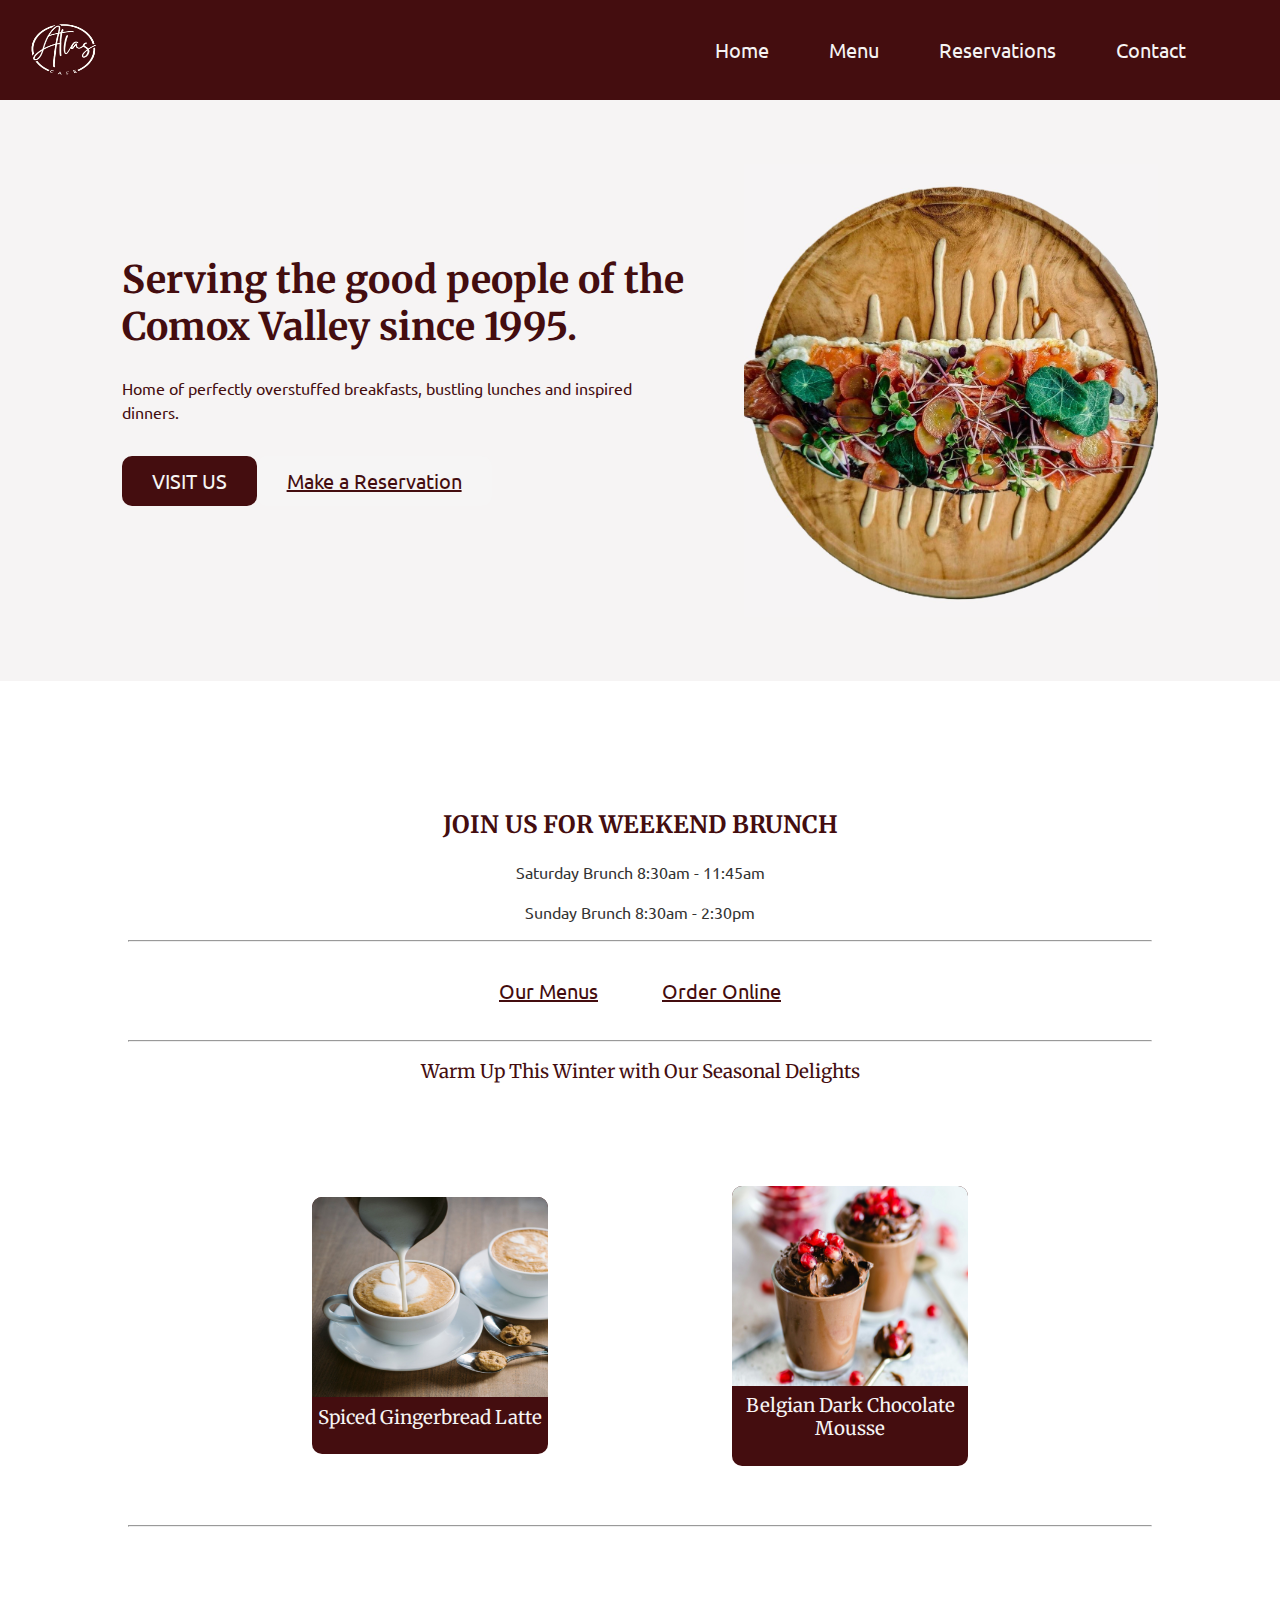
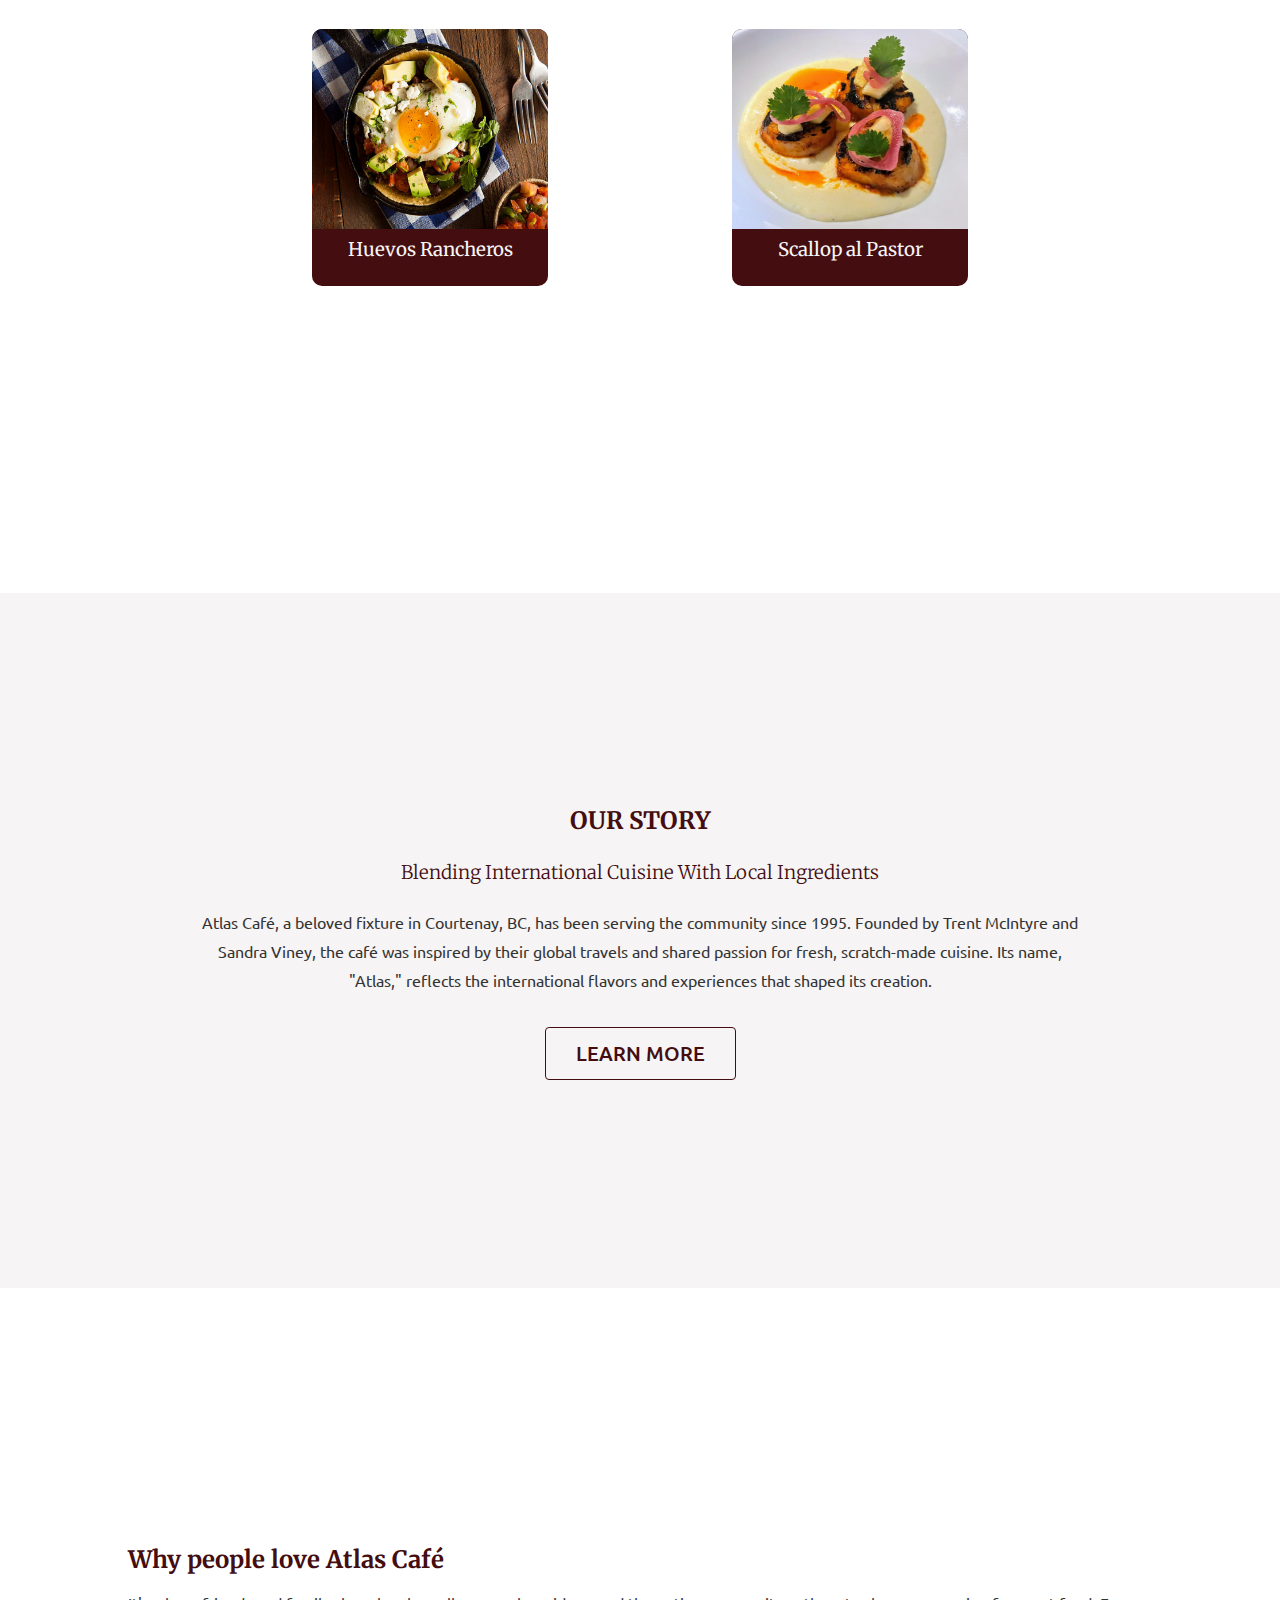
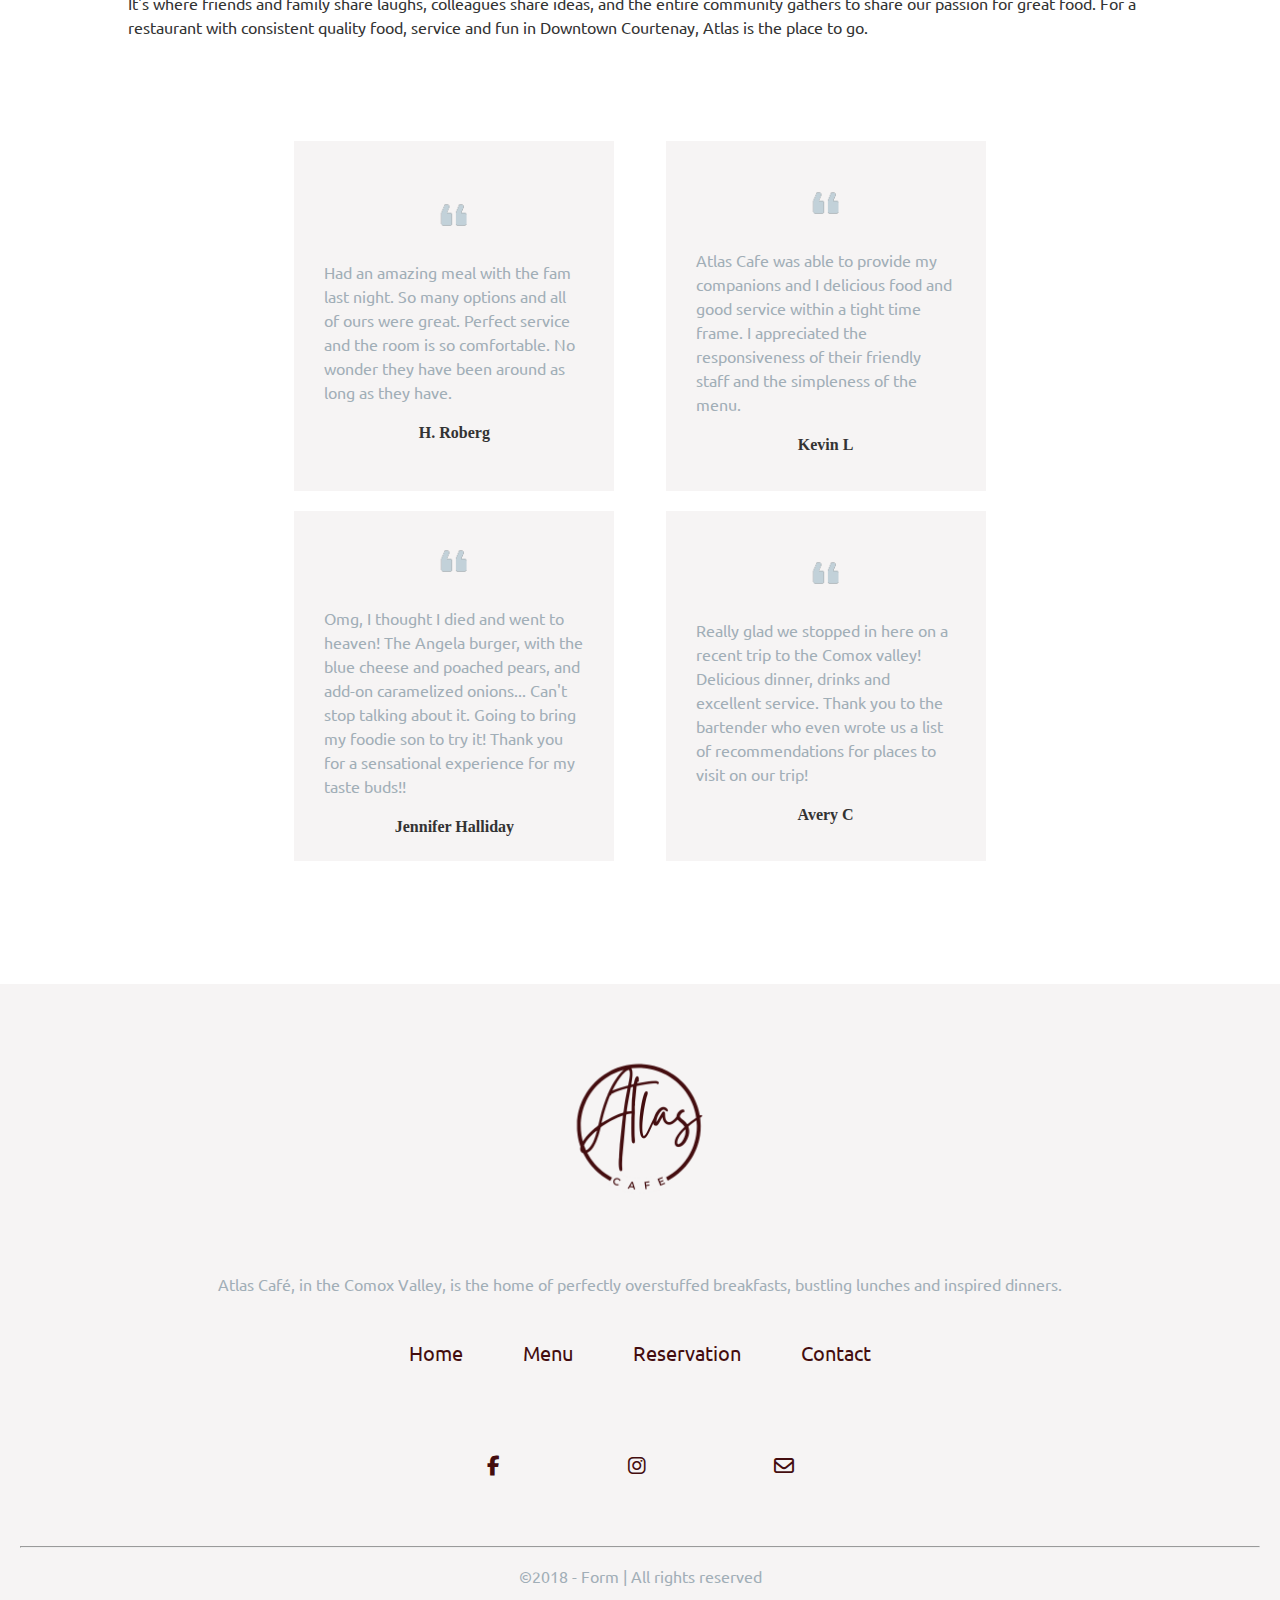
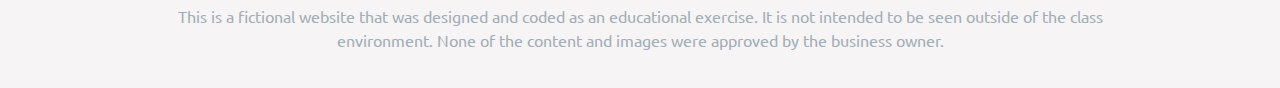
==== index.html @ a1b08824 "Style hero section using flex" ====
<!DOCTYPE html>
<html lang="en">
  <head>
    <meta charset="UTF-8" />
    <meta name="viewport" content="width=device-width, initial-scale=1.0" />
    <title>Project</title>
    <link rel="stylesheet" href="style.css" />
    <link rel="preconnect" href="https://fonts.googleapis.com" />
    <link rel="preconnect" href="https://fonts.gstatic.com" crossorigin />
    <link
      href="https://fonts.googleapis.com/css2?family=Merriweather:ital,wght@0,300;0,400;0,700;0,900;1,300;1,400;1,700;1,900&family=Ubuntu:ital,wght@0,300;0,400;0,500;0,700;1,300;1,400;1,500;1,700&display=swap"
      rel="stylesheet"
    />
    <link
      href="https://cdnjs.cloudflare.com/ajax/libs/font-awesome/6.5.1/css/all.min.css"
      rel="stylesheet"
    />
  </head>
  <body>
    <header>
      <img class="logo" src="images/logo.png" alt="logo" />
      <nav class="navbar">
        <a class="toggle" onclick="showNav()"
          ><i class="fa fa-bars" aria-hidden="true"></i
        ></a>
        <ul class="nav-items" id="nav-items">
          <li><a href="index.html">Home</a></li>
          <li><a href="menu.html">Menu</a></li>
          <li><a href="reservation.html">Reservations</a></li>
          <li><a href="contact.html">Contact</a></li>
        </ul>
      </nav>
    </header>
    <main>
      <section class="hero">
        <div class="content">
          <div>
          <h1>Serving the good people of the Comox Valley since 1995.</h1>
          <p>
            Home of perfectly overstuffed breakfasts, bustling lunches and
            inspired dinners.
          </p>
          <div class="hero-buttons">
            <a class="button" href="#">Visit Us</a>
            <a href="#">Make a Reservation</a>
          </div>
          </div>
          <img src="images/Hero_1.JPG" alt="Atlas cafe">
        </div>
      </section>
      <section class="feature">
        <h2>JOIN US FOR WEEKEND BRUNCH</h2>
        <p>Saturday Brunch 8:30am - 11:45am</p>
        <p>Sunday Brunch 8:30am - 2:30pm</p>
        <hr />
        <a href="#">Our Menus</a>
        <a href="#">Order Online</a>
        <hr />
        <h3>Warm Up This Winter with Our Seasonal Delights</h3>
        <div class="feature-food">
          <div class="feature-card">
            <img src="images/feature_1.1.png" alt="feature-1" />
            <h3>Spiced Gingerbread Latte</h3>
           
          </div>
          <div class="feature-card">
            <img src="images/feature_3.jpg" alt="feature-2" />
            <h3>Belgian Dark Chocolate Mousse</h3>
          </div>
        </div>
        <hr />
        <div class="feature-food">
          <div class="feature-card">
            <img src="images/feature_1.png" alt="feature-1" />
            <h3>Huevos Rancheros</h3>
          </div>
          <div class="feature-card">
            <img src="images/feature_2.jpg" alt="feature-2" />
            <h3>Scallop al Pastor</h3>
          </div>
        </div>
      </section>
      <section class="home-about">
        <h2>OUR STORY</h2>
        <h3>Blending international cuisine with local ingredients</h3>
        <p>
          Atlas Café, a beloved fixture in Courtenay, BC, has been serving the
          community since 1995. Founded by Trent McIntyre and Sandra Viney, the
          café was inspired by their global travels and shared passion for
          fresh, scratch-made cuisine. Its name, "Atlas," reflects the
          international flavors and experiences that shaped its creation.
        </p>
        <a class="button" href="#">Learn More</a>
      </section>
      <section class="testimonials">
        <div>
          <h2>Why people love Atlas Café</h2>
          <p>
            It's where friends and family share laughs, colleagues share ideas,
            and the entire community gathers to share our passion for great
            food. For a restaurant with consistent quality food, service and fun
            in Downtown Courtenay, Atlas is the place to go.
          </p>
        </div>
        <div class="testimonial-cards">
          <div class="testimonial-card">
            <img src="images/Quote.png" alt="Quote" />
            <p>
              Had an amazing meal with the fam last night. So many options and
              all of ours were great. Perfect service and the room is so
              comfortable. No wonder they have been around as long as they have.
            </p>
            <strong>H. Roberg</strong>
          </div>
          <div class="testimonial-card">
            <img src="images/Quote.png" alt="Quote" />
            <p>
              Atlas Cafe was able to provide my companions and I delicious food
              and good service within a tight time frame. I appreciated the
              responsiveness of their friendly staff and the simpleness of the
              menu.
            </p>
            <strong>Kevin L</strong>
          </div>
          <div class="testimonial-card">
            <img src="images/Quote.png" alt="Quote" />
            <p>
              Omg, I thought I died and went to heaven! The Angela burger, with
              the blue cheese and poached pears, and add-on caramelized
              onions... Can't stop talking about it. Going to bring my foodie
              son to try it! Thank you for a sensational experience for my taste
              buds!!
            </p>
            <strong>Jennifer Halliday</strong>
          </div>
          <div class="testimonial-card">
            <img src="images/Quote.png" alt="Quote" />
            <p>
              Really glad we stopped in here on a recent trip to the Comox
              valley! Delicious dinner, drinks and excellent service. Thank you
              to the bartender who even wrote us a list of recommendations for
              places to visit on our trip!
            </p>
            <strong>Avery C</strong>
          </div>
        </div>
      </section>
    </main>
    <footer>
      <img src="images/footer_logo.png" alt="footer logo">
      <p>Atlas Café, in the Comox Valley, is the home of perfectly overstuffed breakfasts, bustling lunches and inspired dinners.</p>
      <nav class="footer-nav">
        <a href="index.html">Home</a>
        <a href="menu.html">Menu</a>
        <a href="reservation.html">Reservation</a>
        <a href="contact.html">Contact</a>
      </nav>
      <i class="fa-brands fa-facebook-f"></i>
      <i class="fa-brands fa-instagram"></i>
      <i class="fa-regular fa-envelope"></i>
      <hr />
      <p class="footer-text">©2018 - Form | All rights reserved</p>
      <p>This is a fictional website that was designed and coded as an educational exercise. It is not intended to be seen outside of the class environment. None of the content and images were approved by the business owner.</p>
    </footer>
    <script>
      function showNav() {
        var element = document.getElementById("nav-items");
        element.classList.toggle("show-items");
      }
    </script>
  </body>
</html>
---- style.css ----
* {
  box-sizing: border-box;
}
html {
  font-size: 62.5%;
}
body{
    margin:0;
    padding: 0;
    font-size: 1.4rem;
    font-weight: 400;
}

h1, h2, h3, h4, h5, h6{
    color: #440D0F;
    font-family: "Merriweather", serif;
}
h1{
  font-size: 3.8rem;
  font-weight: 700;
}
p{
    color:#333333;
    font-family: "Ubuntu", sans-serif;
    line-height: 1.5;
}
a{
  color: #440D0F;
  display: block;
  margin: 16px 0;
  padding: 12px 30px;
  font-family: "Ubuntu", sans-serif;
}
a.button {
    color: #f6f4f4;
    text-transform: uppercase;
    background-color: #440D0F;
    border-radius: 4px;
    display: inline-block;
    text-decoration: none;
    font-size: 1.5rem;
    margin: 16px 0;
  }
  /*-------- MEDIUM DEVICES (vertical ipads, 768px and up) ---------*/
@media only screen and (min-width: 768px) {
  body{
    font-size: 1.6rem;
  }
  a, a.button{
    font-size: 2rem;
  }
}
/*-------- UTILITY ---------*/
/* these CSS properties have been sepearated into individual style rules so that you can apply them to multiple blocks of content */

.content-width {
  width: 334px;
  margin: auto;
}
/*-------- MEDIUM DEVICES (vertical ipads, 768px and up) ---------*/
@media only screen and (min-width: 768px) {
  .content-width {
    width: 690px;
  }
}
/*-------- LARGE DEVICES (desktops, 1200px and up) ---------*/
@media only screen and (min-width: 1200px) {
  a {
    display: inline-block;
  }
  .content-width {
    width: 1130px;
  }
}
/*-------- HEADER ---------*/
header {
  display: flex;
  justify-content: space-between;
  align-items: flex-start;
  background-color: #440D0F;
}
header .logo {
  width: 20%;
  height: auto;
}
header nav ul {
  list-style-type: none;
  display: none;
  margin: 0;
  padding: 0;
}
header nav ul li a{
  text-decoration: none;
  color:#f6f4f4;
}
.navbar {
  text-align: right;
  margin-right: 5%;
}
.toggle i {
  font-size: 2rem;
  color: #f6f4f4;
}
.show-items {
  display: flex;
  flex-direction: column;
  align-items: flex-end;
}
/*-------- MEDIUM DEVICES (vertical ipads, 768px and up) ---------*/
@media only screen and (min-width: 768px) {
  header .logo{
    width:15%;
    height: auto;
  }
  .toggle i {
    font-size: 2.5rem;
    margin-top: 30px;
  }
}
/*-------- LARGE DEVICES (desktops, 1200px and up) ---------*/
@media only screen and (min-width: 1200px) {
  header {
    align-items: center;
    height:10rem;
  }
  header .logo{
    height:10rem;
    width:10%;
  }
  .navbar {
    padding-top: 0;
  }

  .navbar .toggle {
    display: none;
  }

  #nav-items {
    display: flex;
    flex-direction: row;
  }
}
/*----------------------------Hero------------------------*/
.hero {
    background-color: #f6f4f4;
    padding:5%;
}
.hero h1{
  text-align:center;
}
.hero img{
  width:100%;
}
.hero p{
    color:#440D0F;
}
.hero a{
  background-color: #f6f4f4d7;
  border-radius: 10px;
}
.hero .button{
  background-color: #440D0F;
}
.hero-buttons{
    display: flex;
    justify-content: space-around;
    margin-bottom: 5%;
}
/*-------- MEDIUM DEVICES (vertical ipads, 768px and up) ---------*/
@media only screen and (min-width: 768px) {
 .hero-buttons{
  justify-content: flex-start;
 }
.hero .content{
    display:flex;
    flex-direction: row;
    justify-content:center;
    align-items: center;
    gap:5%;
    margin:5%;
}
.hero .content img{
  width:40%;
}
}
/*-------- LARGE DEVICES (desktops, 1200px and up) ---------*/
@media only screen and (min-width: 1200px) {
 .hero .content{
  margin: 0 5%;
 }
 .hero h1{
  text-align: left;
 }
}
/*--------------------FEATURES------------------*/
.feature{
  text-align: center;
  margin:10%;
}
.feature h3{
  font-weight: normal;
}
.feature-food{
  display:flex;
  flex-direction: column;
  justify-content: space-evenly;
  align-items: center;
  margin-top: 5%;
}
.feature-card {
  width: 236px;
  background-color: #440D0F;
  padding-bottom: 2%;
  border-radius: 10px;
  margin: 5% 0;
}
.feature-card img{
  width:100%;
  height:20rem;
  border-top-left-radius:10px;
  border-top-right-radius: 10px ;
}
.feature-card h3{
  color:#f6f4f4;
  margin:2%;
}
.feature-card p{
  color: #f6f4f4;
  margin:2%;
}
/*-------- MEDIUM DEVICES (vertical ipads, 768px and up) ---------*/
@media only screen and (min-width: 768px) {
  .feature-food{
    flex-direction: row;
  }
  .feature{
    margin-bottom: 0;
  }
}
.home-about{
  background-color: #f6f4f4;
  padding: 15%;
  text-align: center;
  margin: 20% 0;
}
.home-about h3{
   font-weight: 300;
   text-transform: capitalize;
   line-height: 1.8;
}
.home-about p{
  line-height: 1.8;
}
.home-about .button{
  background-color: #f6f4f4;
  color:#440D0F;
  border: 1px solid #440D0F;
  font-weight: 500;
}
/*----------------TESTIMONIALS-----------------*/
.testimonials {
  text-align: center;
  margin: 60px 40px;
}
.testimonials h2 {
  margin: 40px;
}
.testimonial-cards {
  display: flex;
  flex-direction: column;
  justify-content: center;
  align-items: center;
  margin:20%;
}
.testimonial-card {
  background-color: #f6f4f4;
  width: 320px;
  height: 350px;
  margin-bottom: 20px;
  display: flex;
  flex-direction: column;
  justify-content: center;
  align-items: center;
}

.testimonial-card img {
  height: 50px;
  width: 50px;
}
.testimonial-card p {
  color: #a1aeb7;
  margin: 20px 30px;
}
.testimonial-card strong {
  margin-bottom: 0;
  color:#333333;
}
/*-------- MEDIUM DEVICES (vertical ipads, 768px and up) ---------*/
@media only screen and (min-width: 768px) {
  .testimonials {
    text-align: left;
    margin-left: 10%;
    margin-right: 10%;
  }
  .testimonials h2 {
    margin: 0;
  }
  .testimonial-cards {
    flex-direction: row;
    flex-wrap: wrap;
    gap: 5%;
    margin:10% 0;
  }
}
/*-------- FOOTER ---------*/
footer {
  text-align: center;
  padding: 20px;
  background-color: #f6f4f4;
}
footer img{
  width:40%;
}
.footer-nav a {
  text-decoration: none;
}
footer p{
  color:#a1aeb7;
}
footer i{
  color:#440D0F;
  margin:5%;
  font-size: 1.5rem;
}
/*-------- MEDIUM DEVICES (vertical ipads, 768px and up) ---------*/
@media only screen and (min-width: 768px) {
  .footer-nav{
    display: flex;
    justify-content: center;
  }
  footer p{
    margin-left: 10%;
    margin-right: 10%;
  }
  footer img{
    width:20%;
  }
  footer i{
    font-size: 2rem;
  }
}
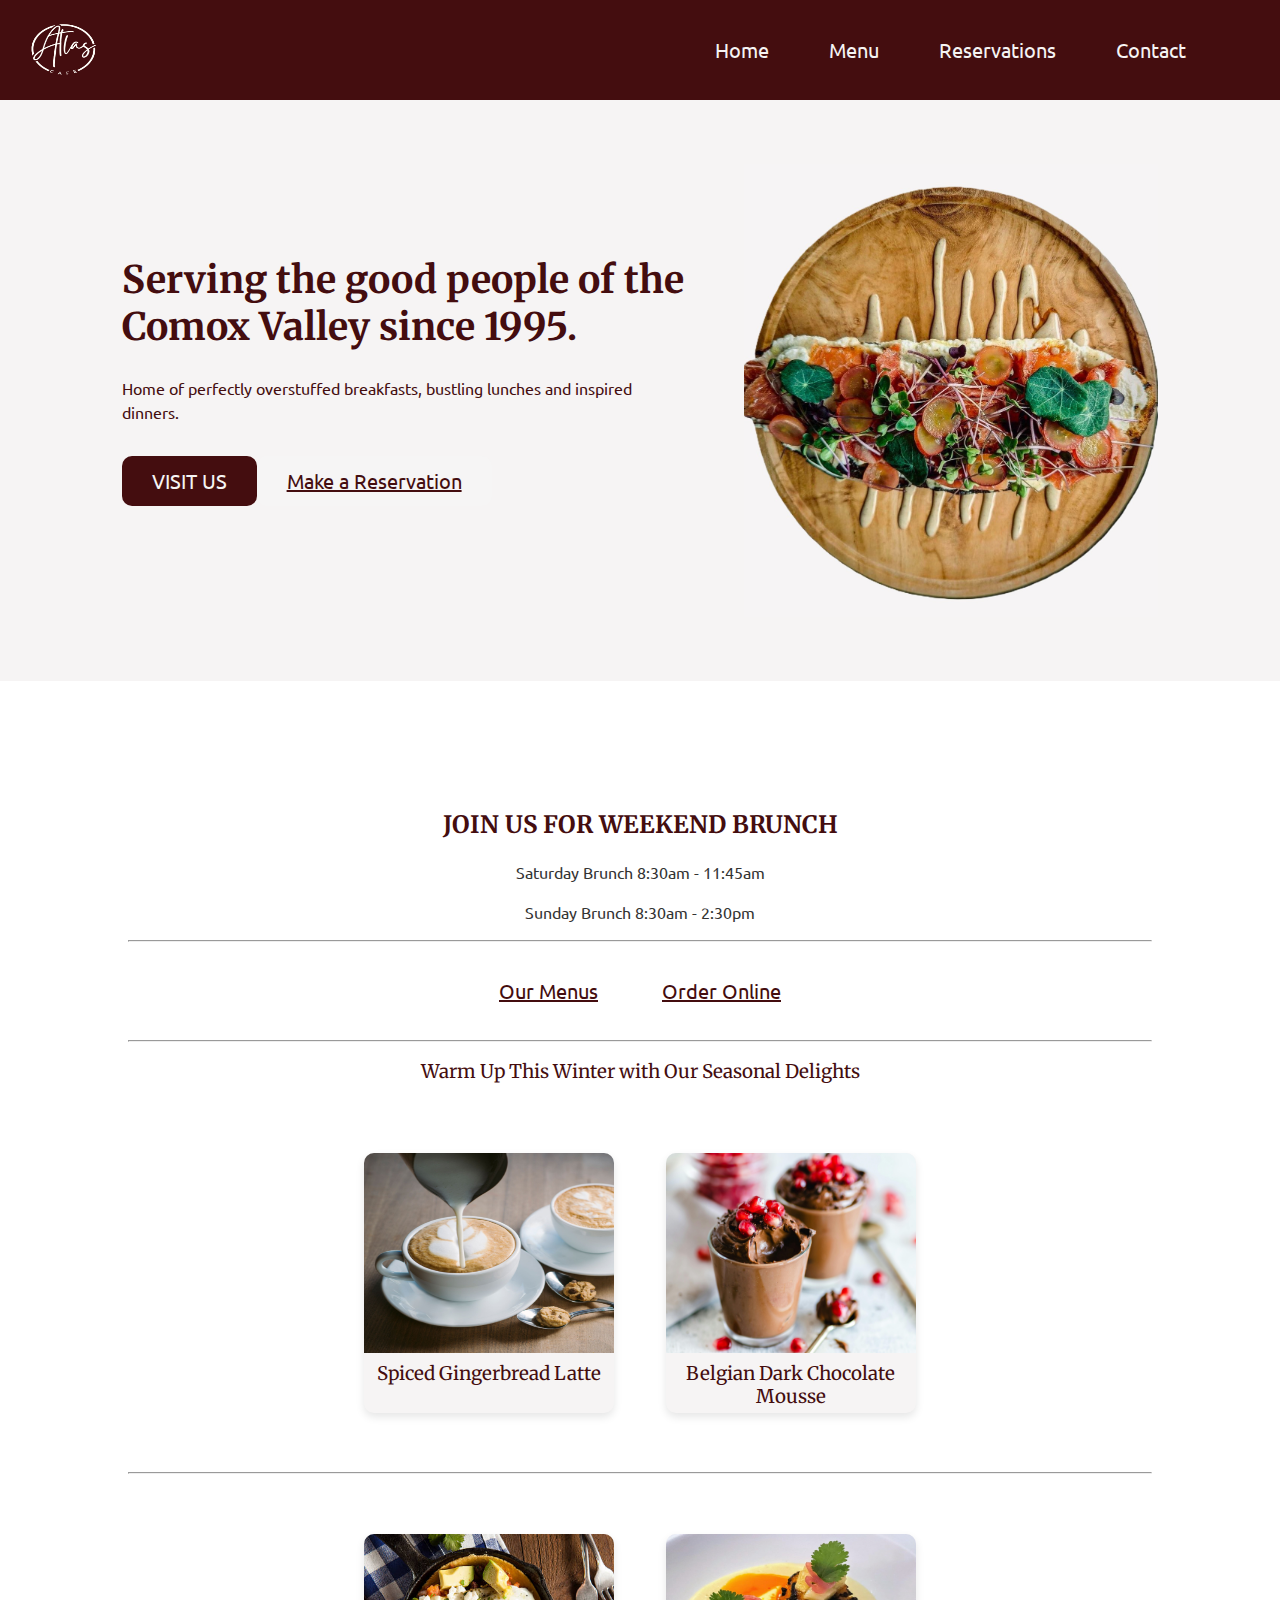
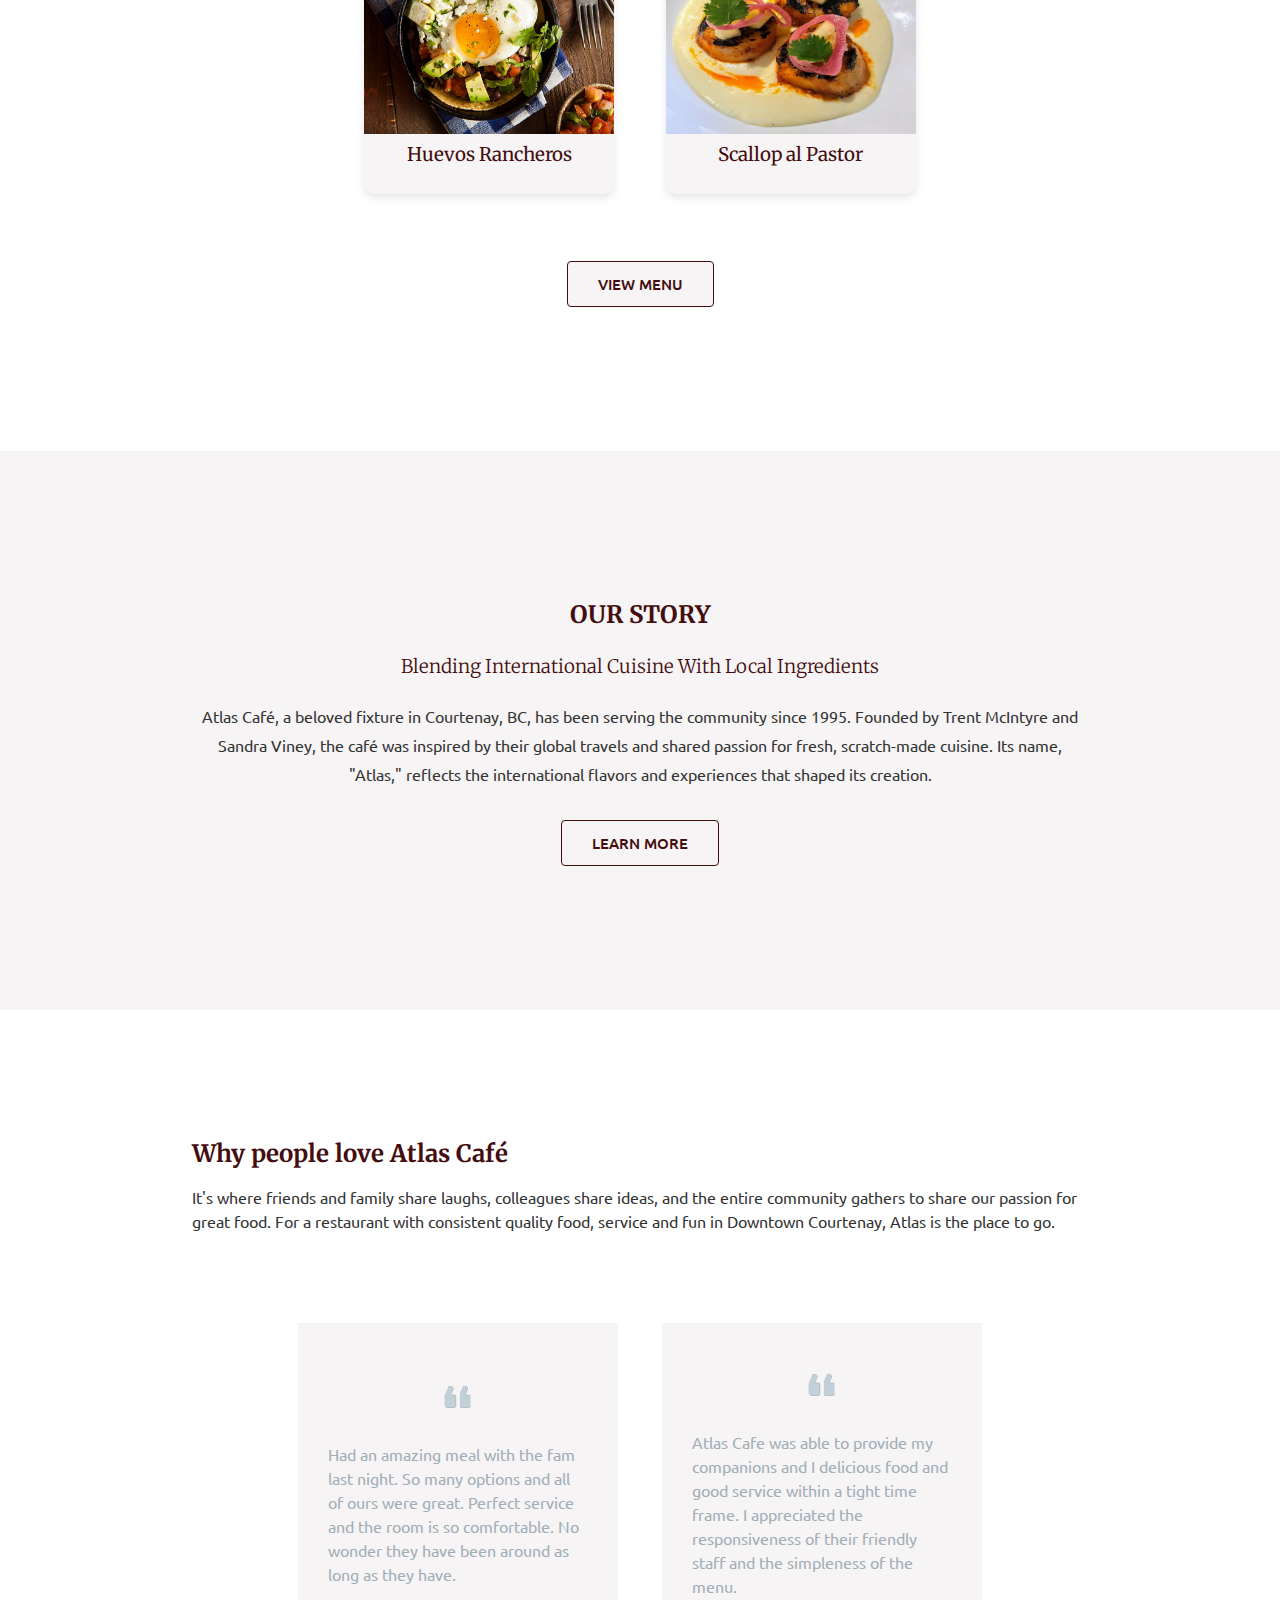
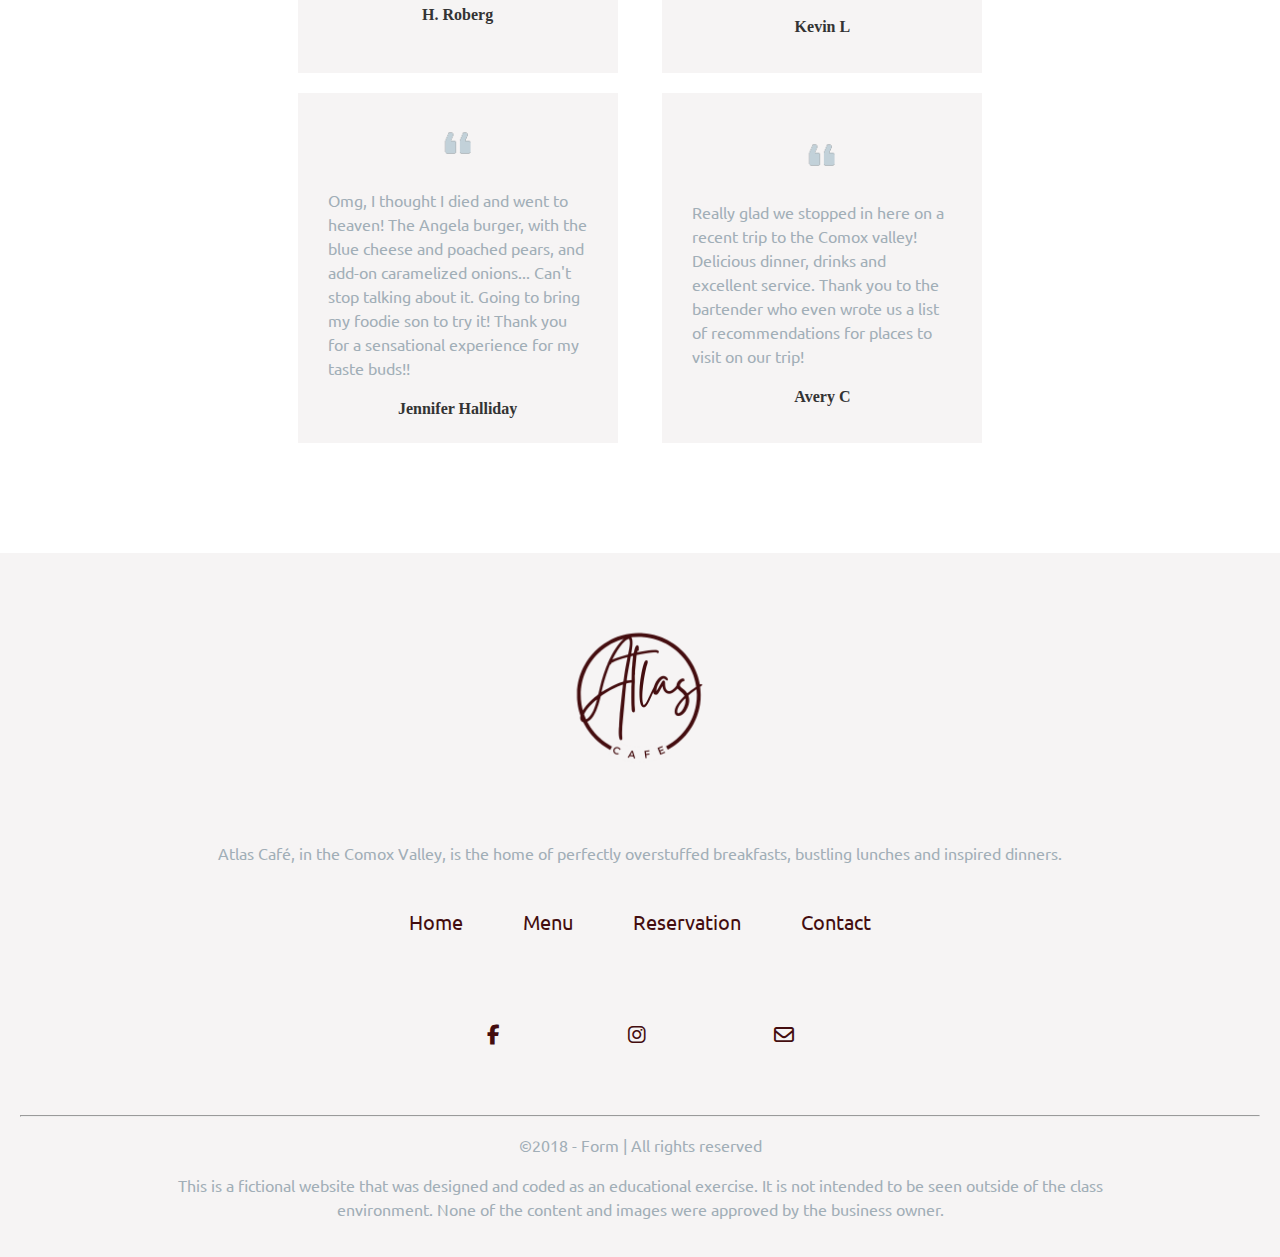
==== commit e021dafd: "Style a secondary button" ====
--- a/index.html
+++ b/index.html
@@ -79,6 +79,7 @@
             <h3>Scallop al Pastor</h3>
           </div>
         </div>
+        <a class="button-sec" href="#">View Menu</a>
       </section>
       <section class="home-about">
         <h2>OUR STORY</h2>
@@ -90,7 +91,7 @@
           fresh, scratch-made cuisine. Its name, "Atlas," reflects the
           international flavors and experiences that shaped its creation.
         </p>
-        <a class="button" href="#">Learn More</a>
+        <a class="button-sec" href="#">Learn More</a>
       </section>
       <section class="testimonials">
         <div>
--- a/style.css
+++ b/style.css
@@ -41,6 +41,18 @@
     font-size: 1.5rem;
     margin: 16px 0;
   }
+a.button-sec{
+  background-color: #f6f4f4;
+  color:#440D0F;
+  border: 1px solid #440D0F;
+  font-weight: 500;
+  text-transform: uppercase;
+  border-radius: 4px;
+  text-decoration: none;
+  display: inline-block;
+  font-size: 1.5rem;
+  margin: 16px 0;
+}
   /*-------- MEDIUM DEVICES (vertical ipads, 768px and up) ---------*/
 @media only screen and (min-width: 768px) {
   body{
@@ -70,6 +82,7 @@
   }
   .content-width {
     width: 1130px;
+    margin: auto;
   }
 }
 /*-------- HEADER ---------*/
@@ -208,11 +221,13 @@
   margin-top: 5%;
 }
 .feature-card {
-  width: 236px;
-  background-color: #440D0F;
+  width: 25rem;
+  height:26rem;
+  background-color: #f6f4f4;
   padding-bottom: 2%;
   border-radius: 10px;
   margin: 5% 0;
+  box-shadow: 0 4px 8px rgba(0, 0, 0, 0.1);
 }
 .feature-card img{
   width:100%;
@@ -221,7 +236,7 @@
   border-top-right-radius: 10px ;
 }
 .feature-card h3{
-  color:#f6f4f4;
+  color:#440D0F;
   margin:2%;
 }
 .feature-card p{
@@ -232,11 +247,15 @@
 @media only screen and (min-width: 768px) {
   .feature-food{
     flex-direction: row;
+    justify-content: center;
+    gap:5%;
+    margin-top: 0;
   }
   .feature{
     margin-bottom: 0;
   }
 }
+/*-----------------------INDEX-about------------------------------*/
 .home-about{
   background-color: #f6f4f4;
   padding: 15%;
@@ -251,11 +270,12 @@
 .home-about p{
   line-height: 1.8;
 }
-.home-about .button{
-  background-color: #f6f4f4;
-  color:#440D0F;
-  border: 1px solid #440D0F;
-  font-weight: 500;
+/*-------- MEDIUM DEVICES (vertical ipads, 768px and up) ---------*/
+@media only screen and (min-width: 768px) {
+  .home-about{
+    margin: 10% 0;
+    padding: 10% 15%;
+  }
 }
 /*----------------TESTIMONIALS-----------------*/
 .testimonials {
@@ -299,8 +319,7 @@
 @media only screen and (min-width: 768px) {
   .testimonials {
     text-align: left;
-    margin-left: 10%;
-    margin-right: 10%;
+    margin: 0 15%;
   }
   .testimonials h2 {
     margin: 0;
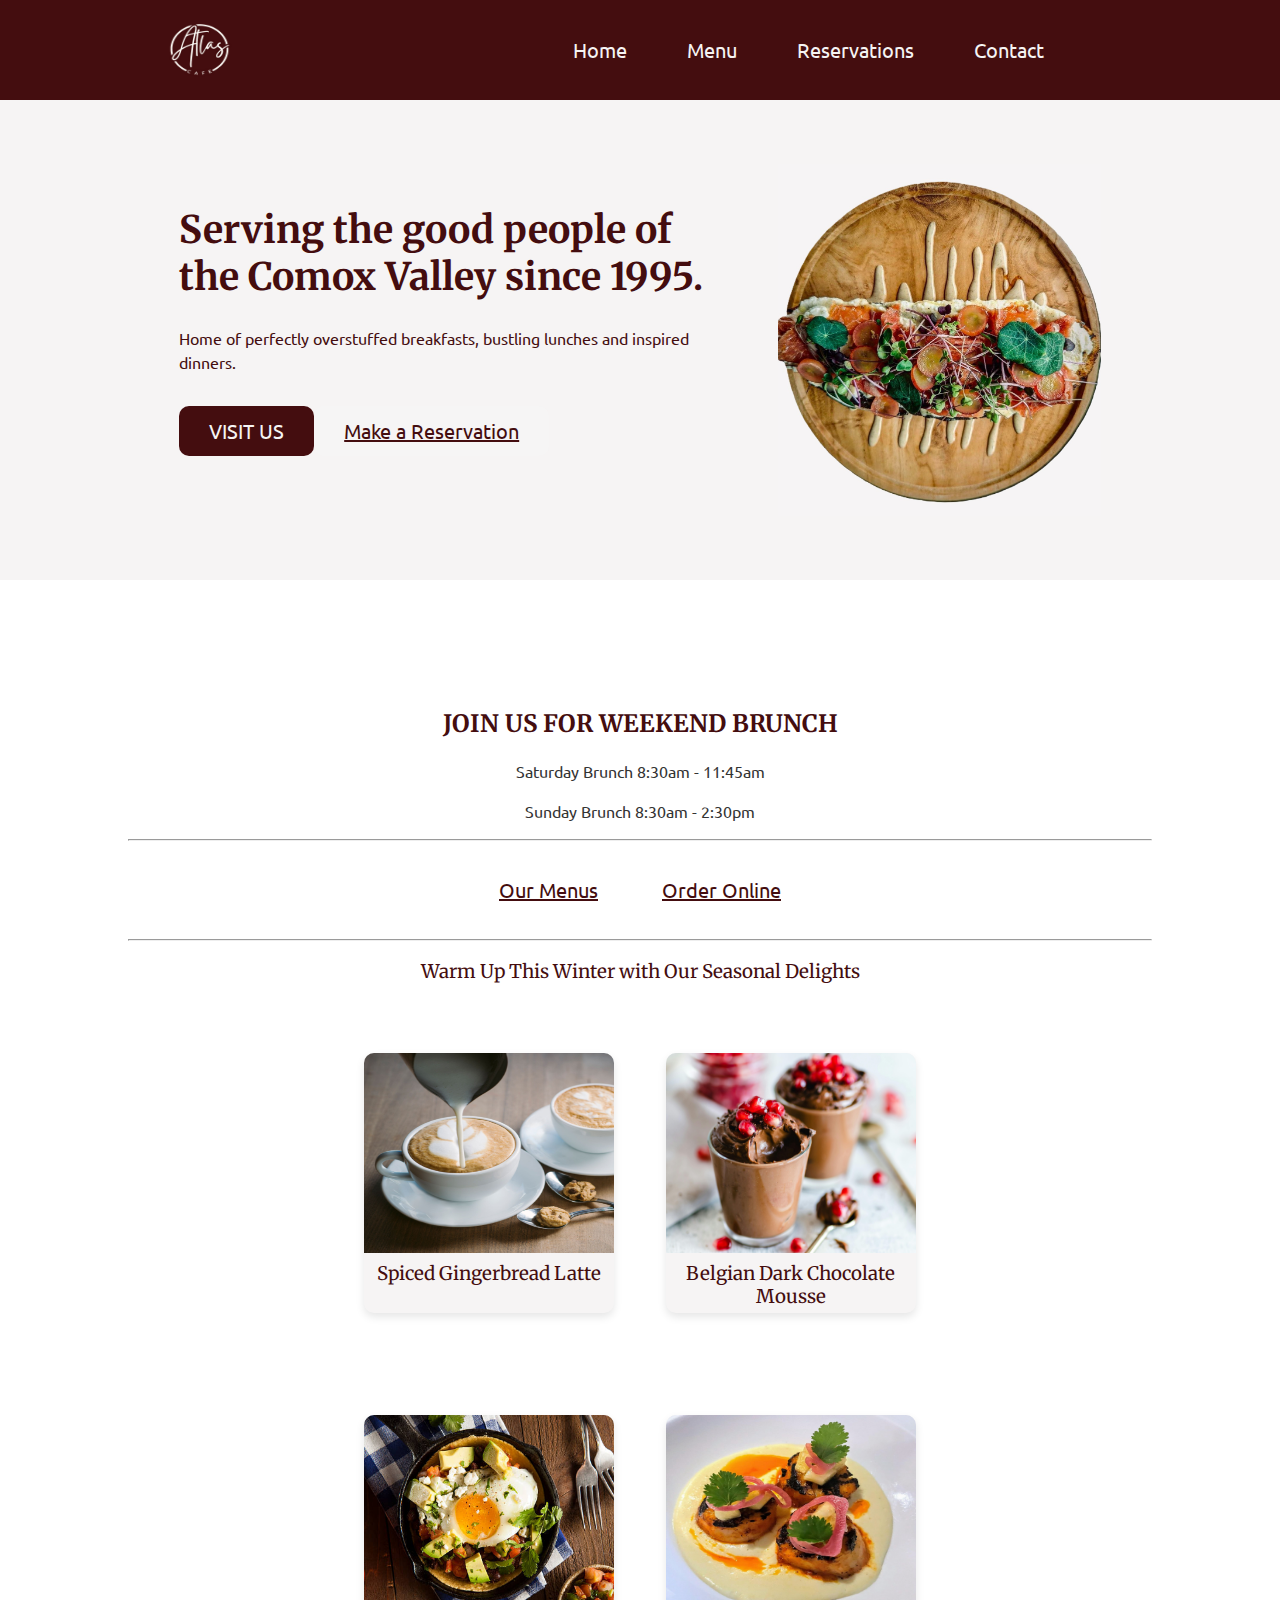
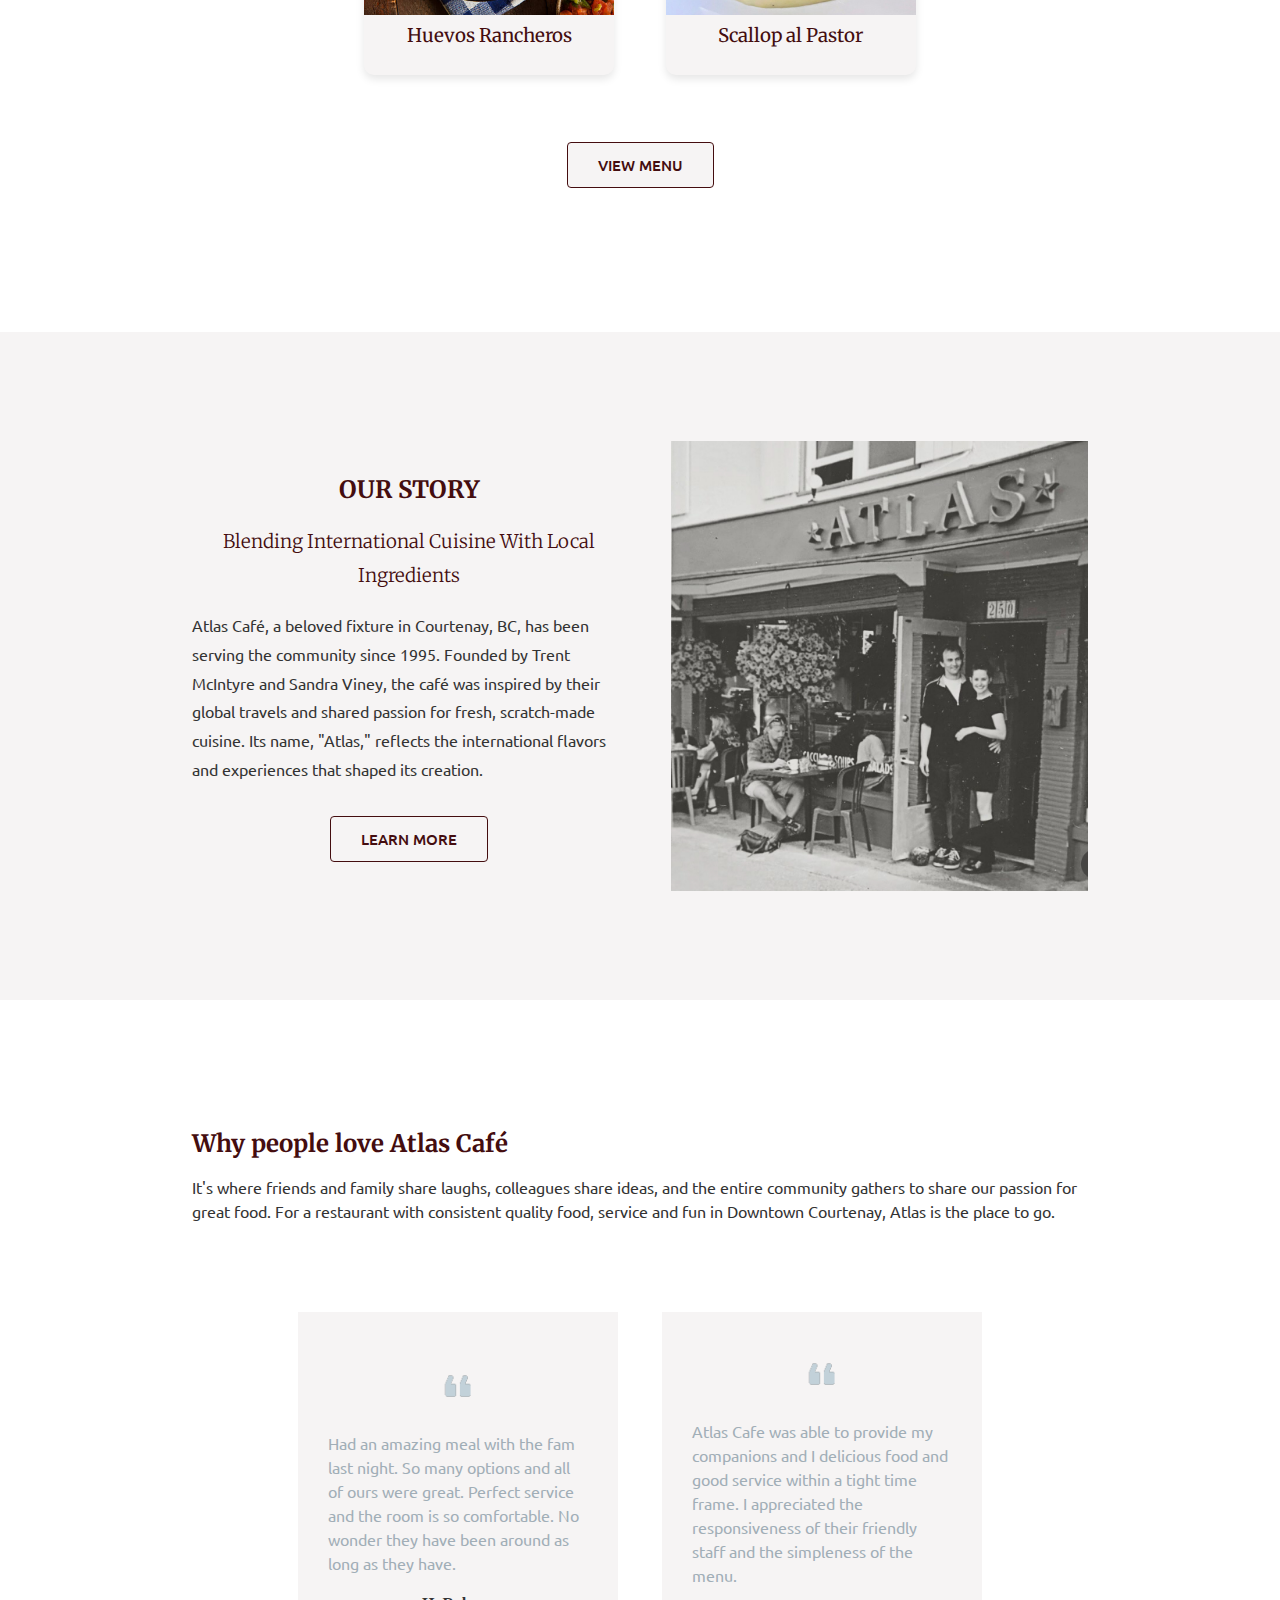
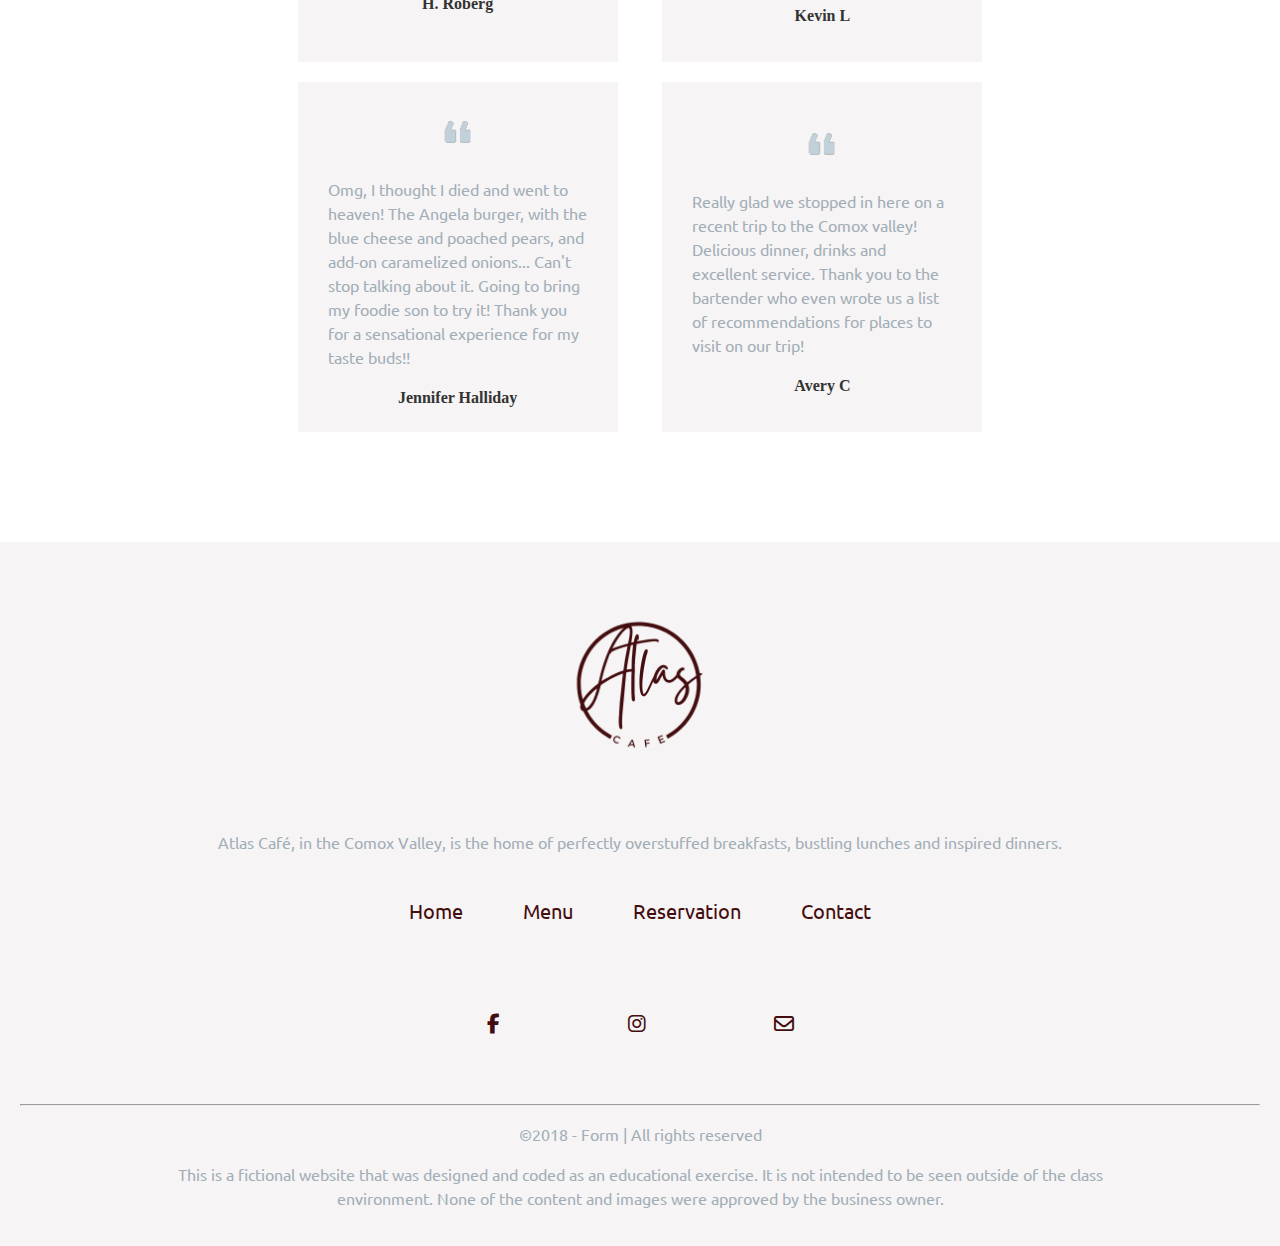
==== commit 1e862678: "Add image for about section in index.html" ====
--- a/index.html
+++ b/index.html
@@ -68,7 +68,6 @@
             <h3>Belgian Dark Chocolate Mousse</h3>
           </div>
         </div>
-        <hr />
         <div class="feature-food">
           <div class="feature-card">
             <img src="images/feature_1.png" alt="feature-1" />
@@ -82,6 +81,7 @@
         <a class="button-sec" href="#">View Menu</a>
       </section>
       <section class="home-about">
+        <div>
         <h2>OUR STORY</h2>
         <h3>Blending international cuisine with local ingredients</h3>
         <p>
@@ -92,6 +92,8 @@
           international flavors and experiences that shaped its creation.
         </p>
         <a class="button-sec" href="#">Learn More</a>
+        </div>
+        <img src="images/atlas-cafe-history.jpg" alt="old picture of atlas cafe">
       </section>
       <section class="testimonials">
         <div>
--- a/style.css
+++ b/style.css
@@ -135,10 +135,12 @@
   header {
     align-items: center;
     height:10rem;
+    justify-content: space-around;
+
   }
   header .logo{
     height:10rem;
-    width:10%;
+    width:9%;
   }
   .navbar {
     padding-top: 0;
@@ -193,13 +195,13 @@
     margin:5%;
 }
 .hero .content img{
-  width:40%;
+  width:35%;
 }
 }
 /*-------- LARGE DEVICES (desktops, 1200px and up) ---------*/
 @media only screen and (min-width: 1200px) {
  .hero .content{
-  margin: 0 5%;
+  margin: 0 10%;
  }
  .hero h1{
   text-align: left;
@@ -255,12 +257,16 @@
     margin-bottom: 0;
   }
 }
+/*-------- LARGE DEVICES (desktops, 1200px and up) ---------*/
+@media only screen and (min-width: 1200px) {
+  
+}
 /*-----------------------INDEX-about------------------------------*/
 .home-about{
   background-color: #f6f4f4;
-  padding: 15%;
   text-align: center;
   margin: 20% 0;
+  padding: 10%;
 }
 .home-about h3{
    font-weight: 300;
@@ -270,11 +276,32 @@
 .home-about p{
   line-height: 1.8;
 }
+.home-about img{
+  margin: 5% 0;
+  width:100%;
+}
 /*-------- MEDIUM DEVICES (vertical ipads, 768px and up) ---------*/
 @media only screen and (min-width: 768px) {
   .home-about{
     margin: 10% 0;
     padding: 10% 15%;
+  }
+}
+/*-------- LARGE DEVICES (desktops, 1200px and up) ---------*/
+@media only screen and (min-width: 1200px) {
+  .home-about{
+    display: flex;
+    justify-content: space-between;
+    align-items: center;
+    gap:5%;
+    padding: 5% 15%;
+  }
+  .home-about p{
+    text-align: left;
+  }
+  .home-about img{
+    width:50%;
+    height:45rem;
   }
 }
 /*----------------TESTIMONIALS-----------------*/
@@ -367,4 +394,88 @@
   footer i{
     font-size: 2rem;
   }
+}
+/*-----------------------Contact.html------------------------*/
+.contact h2{
+  text-align: center;
+  margin:5%;
+}
+/* Tables */
+.info-table {
+  width: 100%;
+  border-collapse: collapse;
+  background-color: #fff;
+  margin-bottom: 20px;
+  text-align: center;
+}
+.info-table th, .info-table td {
+  border: 1px solid #ddd;
+  padding: 8px;
+}
+.info-table th {
+  background-color: #f6f4f4;
+  text-align: center;
+}
+.info-table ul{
+  list-style-type: none;
+}
+/*--reservation--*/
+.reservation a{
+  padding: 0;
+  margin: 0;
+  display:inline-block;
+}
+/* Form */
+.contact-form {
+  display: flex;
+  flex-direction: column;
+  gap: 1rem;
+}
+.contact-form input, 
+.contact-form textarea {
+  padding: 10px;
+  border: 1px solid #ddd;
+  background-color: #f6f4f4;
+  border-radius: 4px;
+  font-family: "Ubuntu", sans-serif;
+}
+.contact-form button {
+  background-color: #440D0F;
+  color: #f6f4f4;
+  text-transform: uppercase;
+  border: none;
+  border-radius: 4px;
+  padding: 10px 20px;
+  font-size: 1.6rem;
+  cursor: pointer;
+  width:50%;
+  align-self: center;
+}
+
+/* Map */
+iframe{
+  width:100%;
+  margin:5% 0;
+}
+/*-------- MEDIUM DEVICES (vertical ipads, 768px and up) ---------*/
+@media only screen and (min-width: 768px) {
+  .contact-form button{
+    margin:5%;
+  }
+}
+/*-------- LARGE DEVICES (desktops, 1200px and up) ---------*/
+@media only screen and (min-width: 1200px) {
+  .web-info{
+    display: flex;
+    justify-content: space-between;
+    align-items: flex-start;
+    gap:5%;
+  }
+  .web-info .reservation{
+    width:50%;
+    margin-top: 5%;
+  }
+  .web-info .form{
+    width:50%;
+  }
 }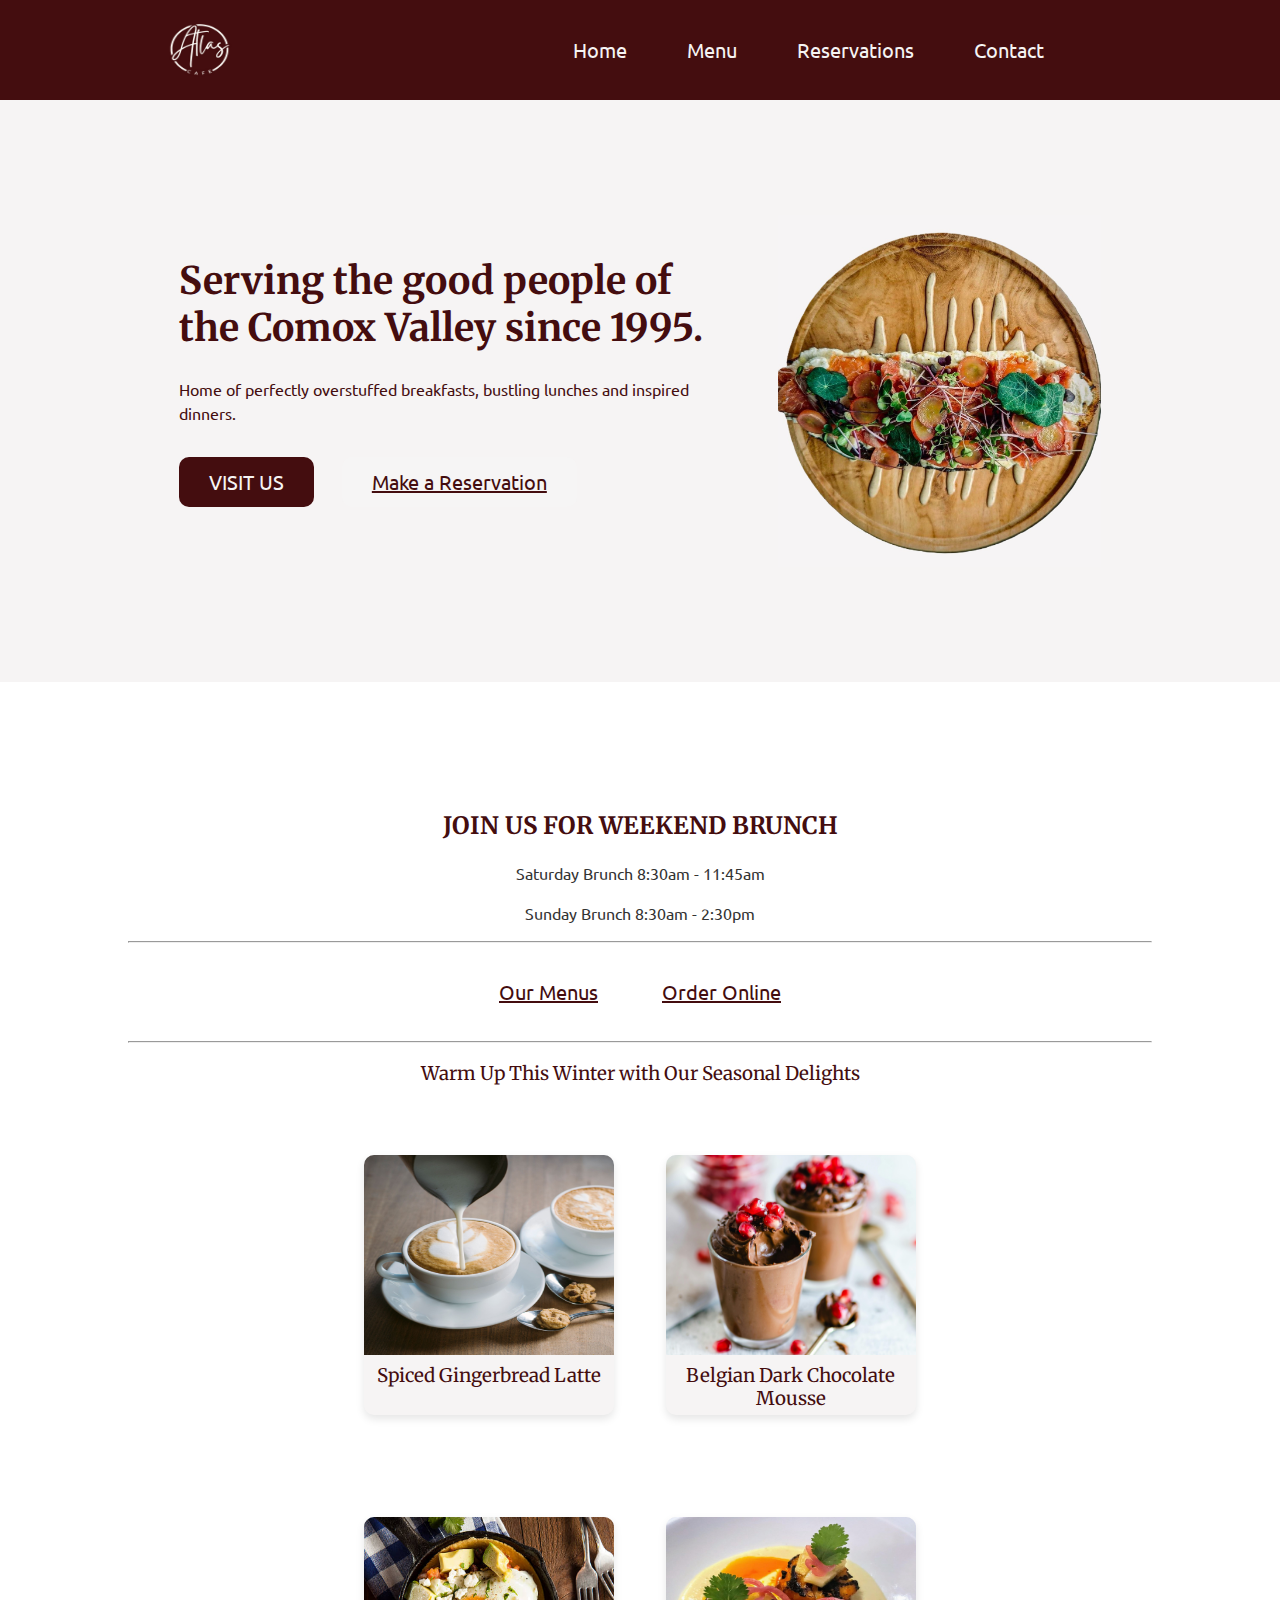
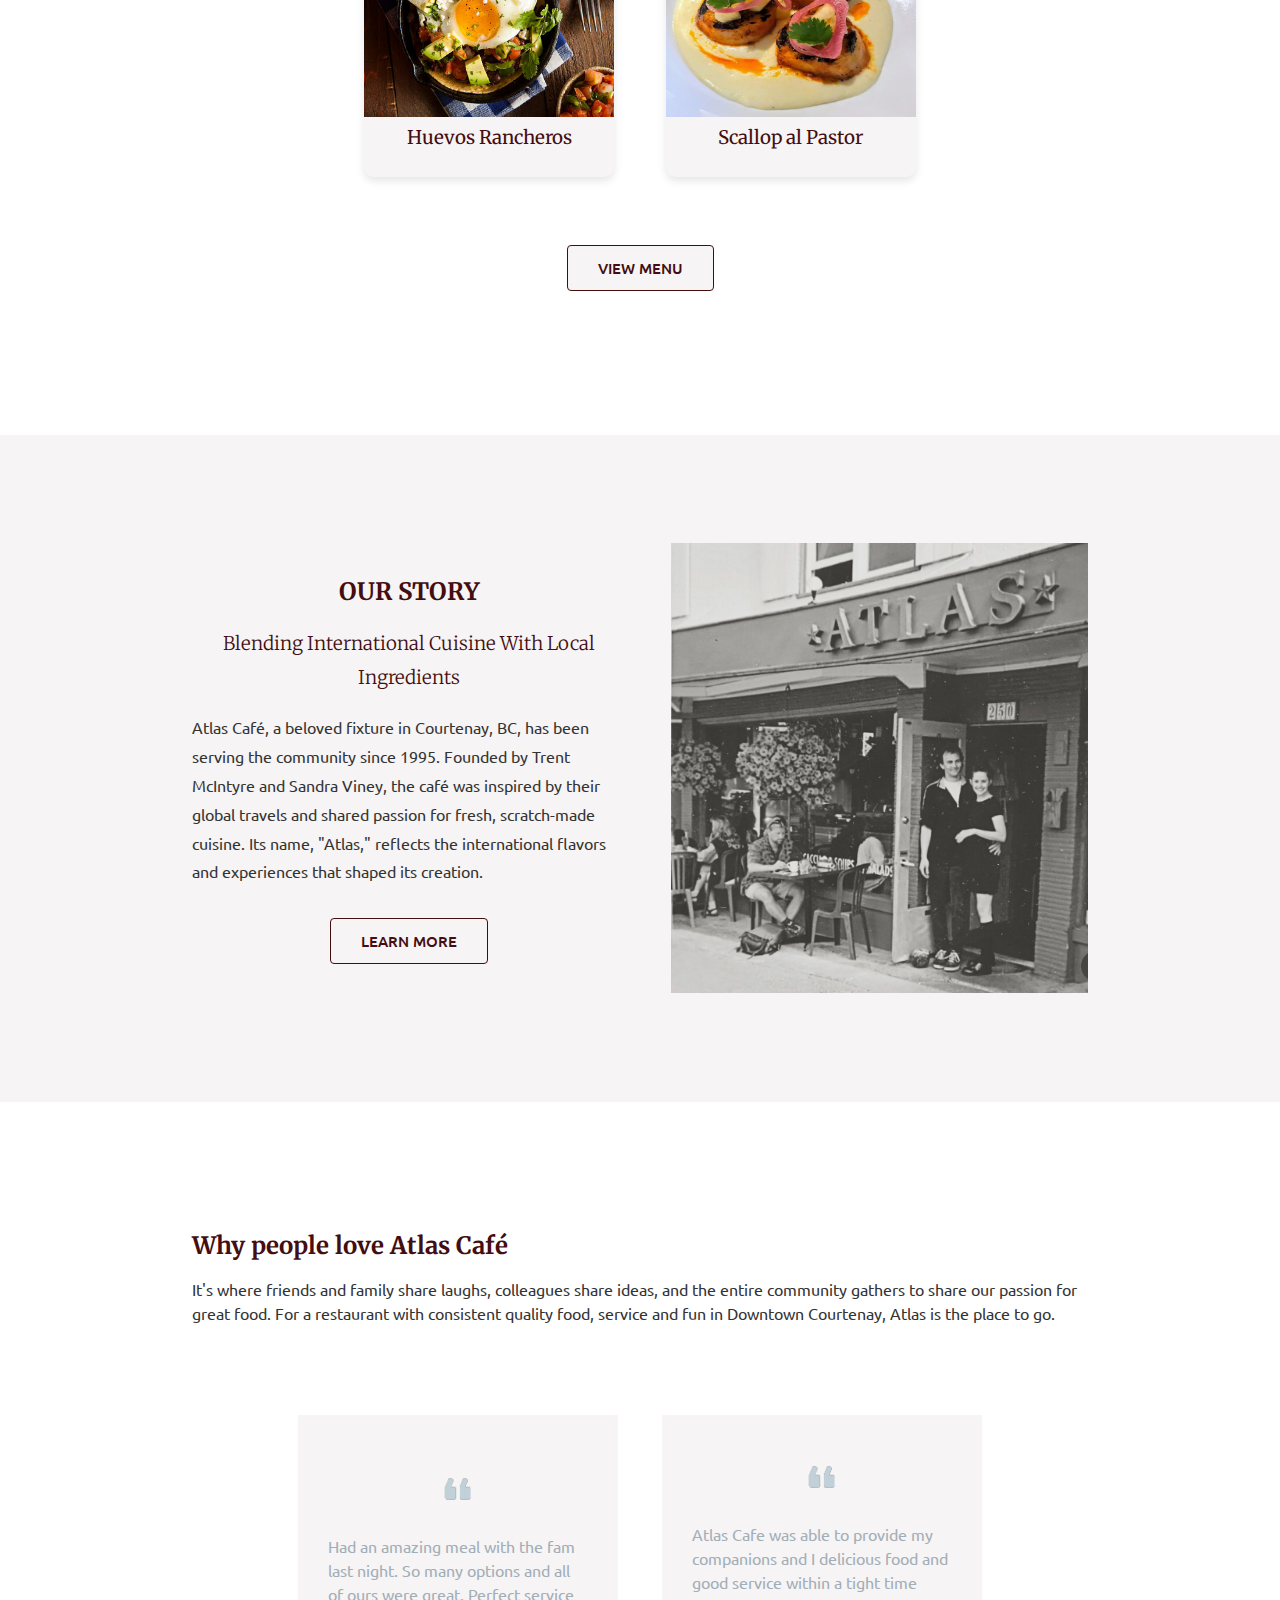
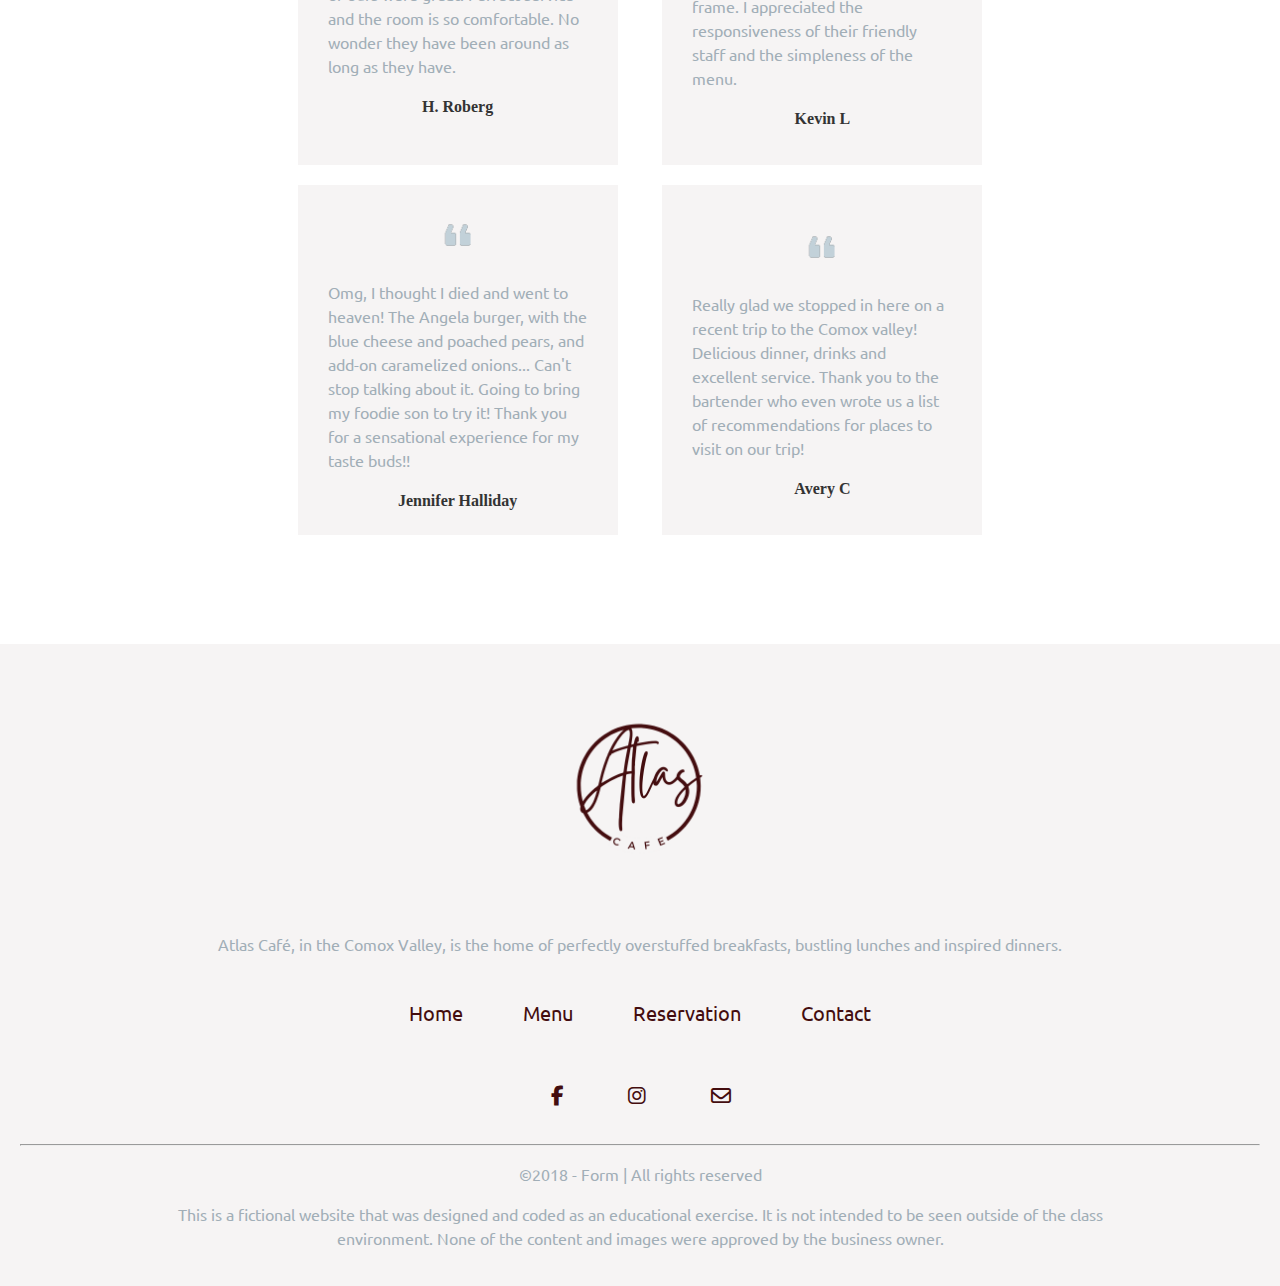
==== commit 8eaa4105: "Add hover effect on all <a> and buttons" ====
--- a/index.html
+++ b/index.html
@@ -41,8 +41,8 @@
             inspired dinners.
           </p>
           <div class="hero-buttons">
-            <a class="button" href="#">Visit Us</a>
-            <a href="#">Make a Reservation</a>
+            <a class="button" href="contact.html">Visit Us</a>
+            <a href="contact.html">Make a Reservation</a>
           </div>
           </div>
           <img src="images/Hero_1.JPG" alt="Atlas cafe">
@@ -53,8 +53,8 @@
         <p>Saturday Brunch 8:30am - 11:45am</p>
         <p>Sunday Brunch 8:30am - 2:30pm</p>
         <hr />
-        <a href="#">Our Menus</a>
-        <a href="#">Order Online</a>
+        <a href="menu.html">Our Menus</a>
+        <a href="contact.html">Order Online</a>
         <hr />
         <h3>Warm Up This Winter with Our Seasonal Delights</h3>
         <div class="feature-food">
@@ -78,7 +78,7 @@
             <h3>Scallop al Pastor</h3>
           </div>
         </div>
-        <a class="button-sec" href="#">View Menu</a>
+        <a class="button-sec" href="menu.html">View Menu</a>
       </section>
       <section class="home-about">
         <div>
@@ -91,7 +91,7 @@
           fresh, scratch-made cuisine. Its name, "Atlas," reflects the
           international flavors and experiences that shaped its creation.
         </p>
-        <a class="button-sec" href="#">Learn More</a>
+        <a class="button-sec" href="contact.html">Learn More</a>
         </div>
         <img src="images/atlas-cafe-history.jpg" alt="old picture of atlas cafe">
       </section>
@@ -158,9 +158,9 @@
         <a href="reservation.html">Reservation</a>
         <a href="contact.html">Contact</a>
       </nav>
-      <i class="fa-brands fa-facebook-f"></i>
-      <i class="fa-brands fa-instagram"></i>
-      <i class="fa-regular fa-envelope"></i>
+      <a href="https://www.facebook.com/AtlasCafe.ca/"><i class="fa-brands fa-facebook-f"></i></a>
+      <a href="https://www.instagram.com/atlascafecv/"><i class="fa-brands fa-instagram"></i></a>
+      <a href="eat@atlascafe.ca"><i class="fa-regular fa-envelope"></i></a>
       <hr />
       <p class="footer-text">©2018 - Form | All rights reserved</p>
       <p>This is a fictional website that was designed and coded as an educational exercise. It is not intended to be seen outside of the class environment. None of the content and images were approved by the business owner.</p>
--- a/style.css
+++ b/style.css
@@ -30,6 +30,10 @@
   margin: 16px 0;
   padding: 12px 30px;
   font-family: "Ubuntu", sans-serif;
+  transition: transform 0.3s ease;
+}
+a:hover{
+  transform: scale(1.1); 
 }
 a.button {
     color: #f6f4f4;
@@ -41,6 +45,11 @@
     font-size: 1.5rem;
     margin: 16px 0;
   }
+a.button:hover{
+  background-color: #f6f4f4;
+  color:#440D0F;
+  border: 1px solid #440D0F;
+}
 a.button-sec{
   background-color: #f6f4f4;
   color:#440D0F;
@@ -53,6 +62,11 @@
   font-size: 1.5rem;
   margin: 16px 0;
 }
+a.button-sec:hover{
+  background-color: #440D0F;
+  color:#f6f4f4;
+  border: 1px solid #440D0F;
+}
   /*-------- MEDIUM DEVICES (vertical ipads, 768px and up) ---------*/
 @media only screen and (min-width: 768px) {
   body{
@@ -105,6 +119,10 @@
 header nav ul li a{
   text-decoration: none;
   color:#f6f4f4;
+  transition: border-bottom 0.03s ease;
+}
+header nav ul li a:hover{
+  border-bottom: 1px solid #f6f4f4;
 }
 .navbar {
   text-align: right;
@@ -158,7 +176,7 @@
 /*----------------------------Hero------------------------*/
 .hero {
     background-color: #f6f4f4;
-    padding:5%;
+    padding:5% 10%;
 }
 .hero h1{
   text-align:center;
@@ -180,11 +198,16 @@
     display: flex;
     justify-content: space-around;
     margin-bottom: 5%;
-}
-/*-------- MEDIUM DEVICES (vertical ipads, 768px and up) ---------*/
-@media only screen and (min-width: 768px) {
+    text-align: center;
+}
+/*-------- MEDIUM DEVICES (vertical ipads, 768px and up) ---------*/
+@media only screen and (min-width: 768px) {
+  .hero h1{
+    text-align: left;
+  }
  .hero-buttons{
   justify-content: flex-start;
+  gap: 5%;
  }
 .hero .content{
     display:flex;
@@ -198,15 +221,6 @@
   width:35%;
 }
 }
-/*-------- LARGE DEVICES (desktops, 1200px and up) ---------*/
-@media only screen and (min-width: 1200px) {
- .hero .content{
-  margin: 0 10%;
- }
- .hero h1{
-  text-align: left;
- }
-}
 /*--------------------FEATURES------------------*/
 .feature{
   text-align: center;
@@ -259,7 +273,7 @@
 }
 /*-------- LARGE DEVICES (desktops, 1200px and up) ---------*/
 @media only screen and (min-width: 1200px) {
-  
+
 }
 /*-----------------------INDEX-about------------------------------*/
 .home-about{
@@ -478,4 +492,64 @@
   .web-info .form{
     width:50%;
   }
+}
+/*---------------------menu.html----------------------------*/
+.menu{
+  text-align: center;
+}
+.menu .menu-hero{
+  background-image: url("images/hero.jpg");
+  background-size: cover;
+  background-repeat: none;
+  height:50vh;
+  display: flex;
+  flex-direction: column;
+  justify-content: center;
+  align-items: center;
+}
+.menu-hero ul{
+  list-style-type: none;
+  text-align: left;
+}
+.menu-hero ul li a{
+  color:#f6f4f4;
+  text-decoration: none;
+  border-bottom: 1px solid #f6f4f4;
+}
+.menu-hero ul li a:hover{
+  color:#440D0F;
+  border-bottom: 1px solid #440D0F;
+  text-shadow: 0px 2px 8px rgba(246, 245, 245, 0.539);
+}
+.menu h1{
+  color:#f6f4f4;
+}
+.menu-item{
+  display:flex;
+  justify-content: space-between;
+  align-items: center;
+  border-top: 1px solid #440D0F;
+  margin: 0 2%;
+  text-align: left;
+  gap:5%;
+}
+.menu-item h3{
+  font-weight: 400;
+}
+.menu-item .price {
+  font-size: 1.6rem;
+  color: #440D0F;
+  font-weight: bold;
+}
+/*-------- MEDIUM DEVICES (vertical ipads, 768px and up) ---------*/
+@media only screen and (min-width: 768px) {
+  .menu-grid {
+    display: grid;
+    grid-template-columns: 1fr 1fr;
+    gap: 20px;
+  }
+  .menu-hero ul{
+    display: flex;
+    gap:5%;
+  }
 }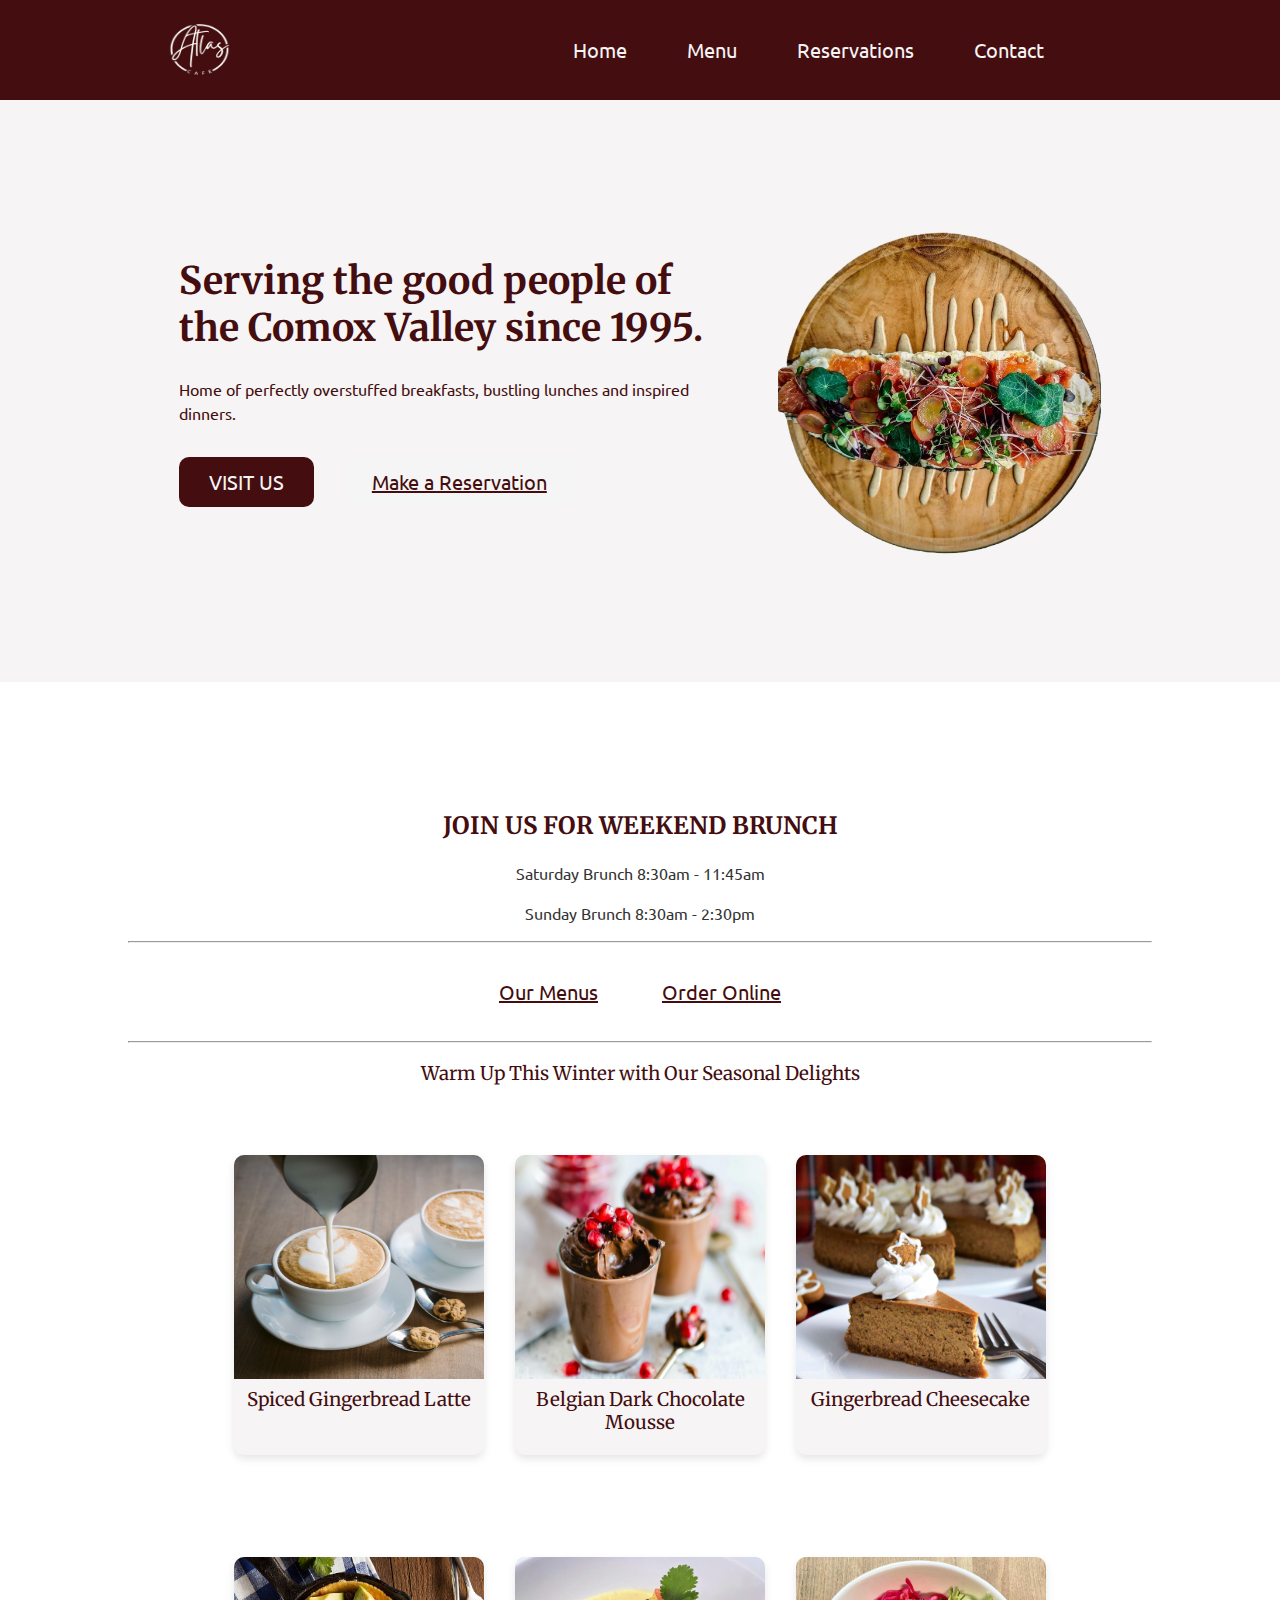
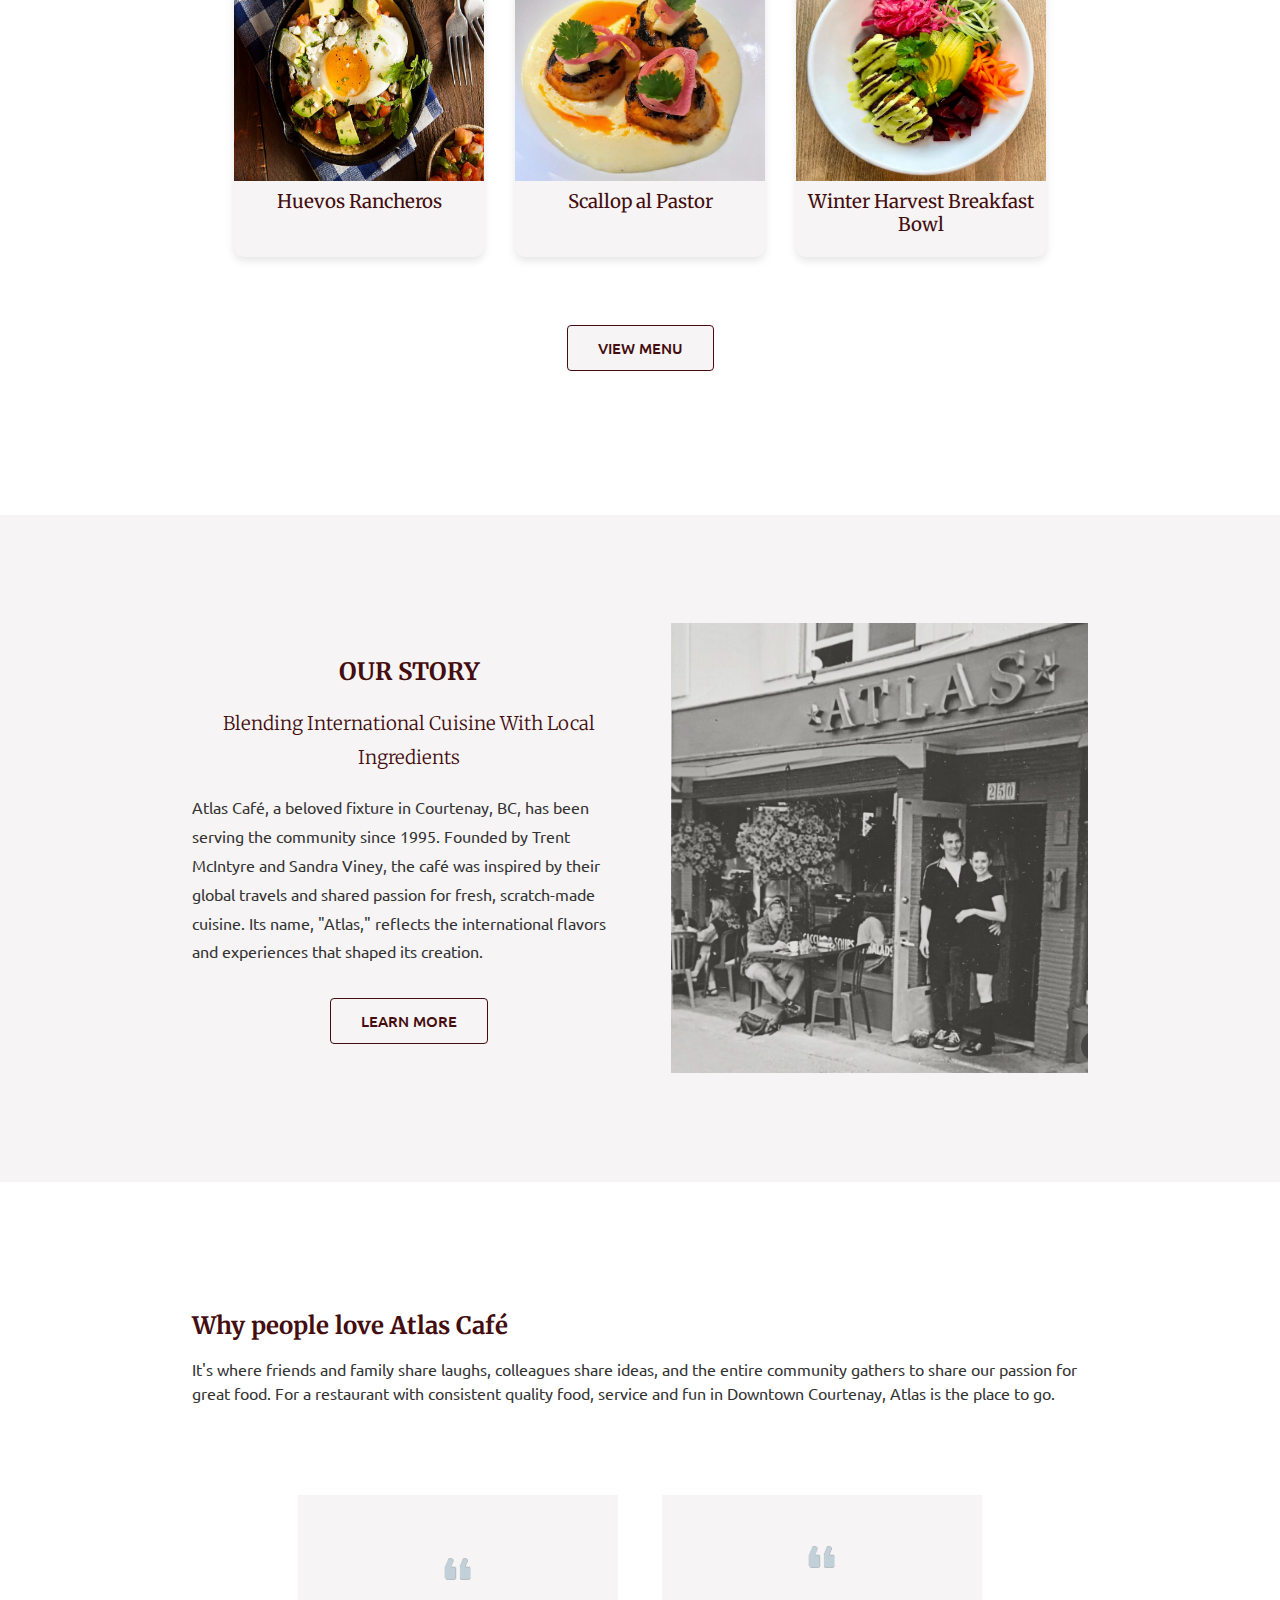
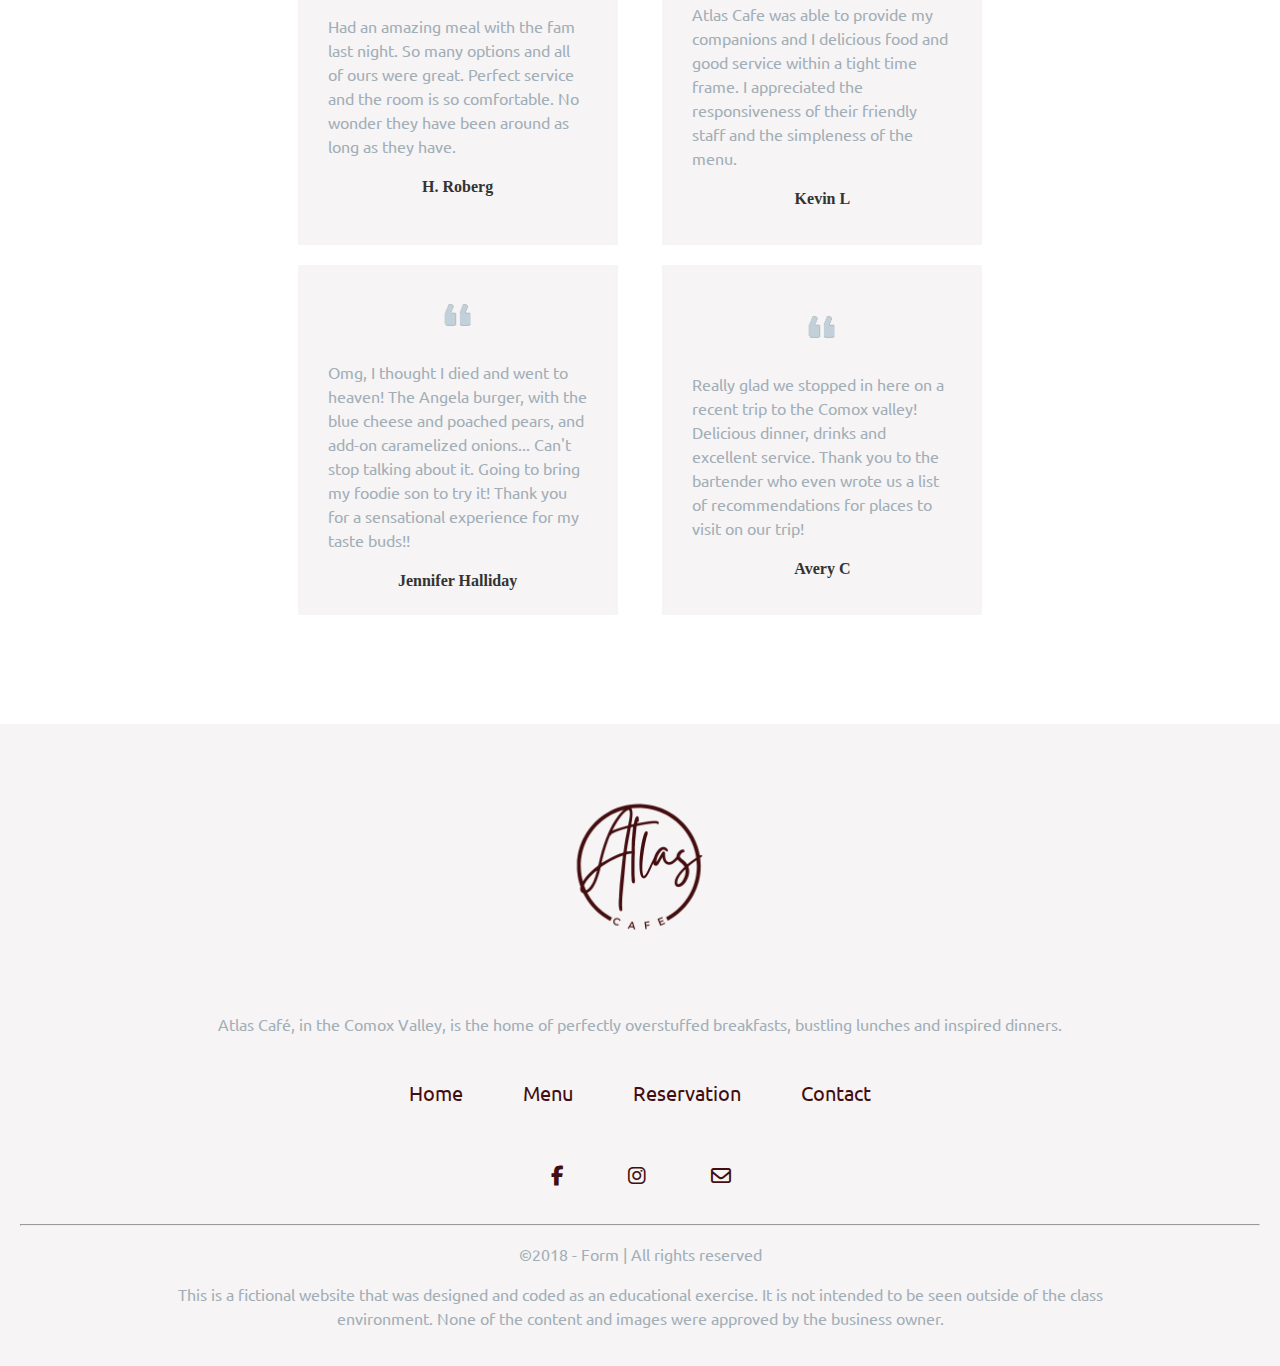
==== commit 1f21522d: "Add two more features on index.html" ====
--- a/index.html
+++ b/index.html
@@ -67,6 +67,10 @@
             <img src="images/feature_3.jpg" alt="feature-2" />
             <h3>Belgian Dark Chocolate Mousse</h3>
           </div>
+          <div class="feature-card">
+            <img src="images/feature_7.jpg" alt="feature-2" />
+            <h3>Gingerbread Cheesecake</h3>
+          </div>
         </div>
         <div class="feature-food">
           <div class="feature-card">
@@ -76,6 +80,10 @@
           <div class="feature-card">
             <img src="images/feature_2.jpg" alt="feature-2" />
             <h3>Scallop al Pastor</h3>
+          </div>
+          <div class="feature-card">
+            <img src="images/feature_6.jpeg" alt="winter salad bowl" />
+            <h3>Winter Harvest Breakfast Bowl</h3>
           </div>
         </div>
         <a class="button-sec" href="menu.html">View Menu</a>
--- a/style.css
+++ b/style.css
@@ -247,7 +247,7 @@
 }
 .feature-card img{
   width:100%;
-  height:20rem;
+  height:80%;
   border-top-left-radius:10px;
   border-top-right-radius: 10px ;
 }
@@ -273,7 +273,15 @@
 }
 /*-------- LARGE DEVICES (desktops, 1200px and up) ---------*/
 @media only screen and (min-width: 1200px) {
-
+.feature-food{
+  gap:3%;
+}
+.feature-card{
+  height: 30rem;
+}
+.feature-card img{
+  height: 80%;
+}
 }
 /*-----------------------INDEX-about------------------------------*/
 .home-about{
@@ -440,7 +448,7 @@
   display:inline-block;
 }
 /* Form */
-.contact-form {
+.contact-form{
   display: flex;
   flex-direction: column;
   gap: 1rem;
@@ -453,7 +461,7 @@
   border-radius: 4px;
   font-family: "Ubuntu", sans-serif;
 }
-.contact-form button {
+.contact-form button{
   background-color: #440D0F;
   color: #f6f4f4;
   text-transform: uppercase;
@@ -465,7 +473,11 @@
   width:50%;
   align-self: center;
 }
-
+button:hover{
+  background-color: #f6f4f4;
+  color:#440D0F;
+  border: 1px solid #440D0F;
+}
 /* Map */
 iframe{
   width:100%;
@@ -493,6 +505,47 @@
     width:50%;
   }
 }
+/*----------------------Reservation.html---------------------------------*/
+.reservation-form{
+  background-color: #f6f4f4;
+  padding: 5%;
+  margin:5% 0;
+}
+.reservation-form .form-group {
+  margin-bottom: 5%;
+}
+.reservation-form label {
+  display: block;
+  font-weight: bold;
+  margin-bottom: 5px;
+  color: #440D0F;
+}
+.reservation h2{
+  text-align: center;
+}
+.reservation-form input, .reservation-form select,.reservation-form textarea {
+  width: 100%;
+  padding: 10px;
+  border: 1px solid  #440D0F;
+  border-radius: 4px;
+  font-size: 1rem;
+}
+.reservation-form button{
+  background-color: #440D0F;
+  color: #f6f4f4;
+  text-transform: uppercase;
+  border: none;
+  border-radius: 4px;
+  padding: 10px 20px;
+  font-size: 1.6rem;
+  cursor: pointer;
+  width:50%;
+  margin:5% 0;
+}
+.reservation-button{
+  text-align: center;
+}
+
 /*---------------------menu.html----------------------------*/
 .menu{
   text-align: center;
